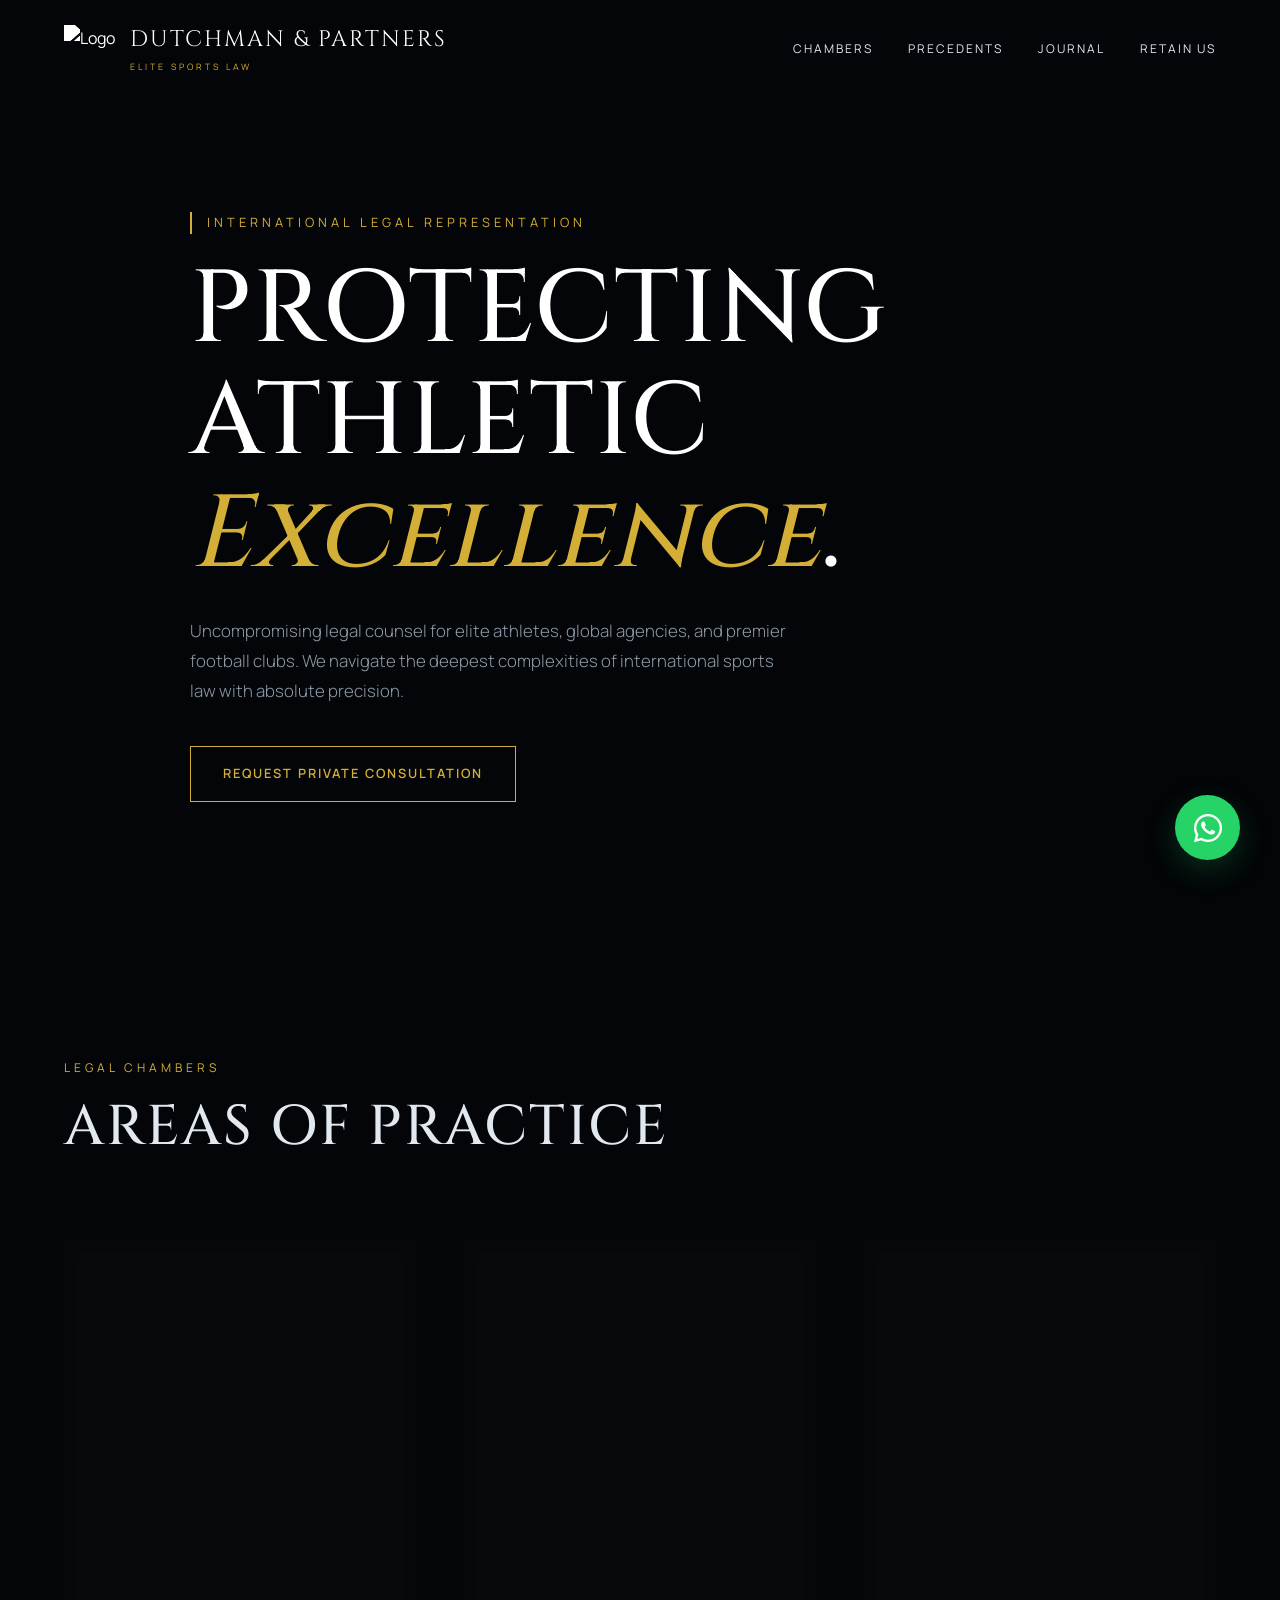
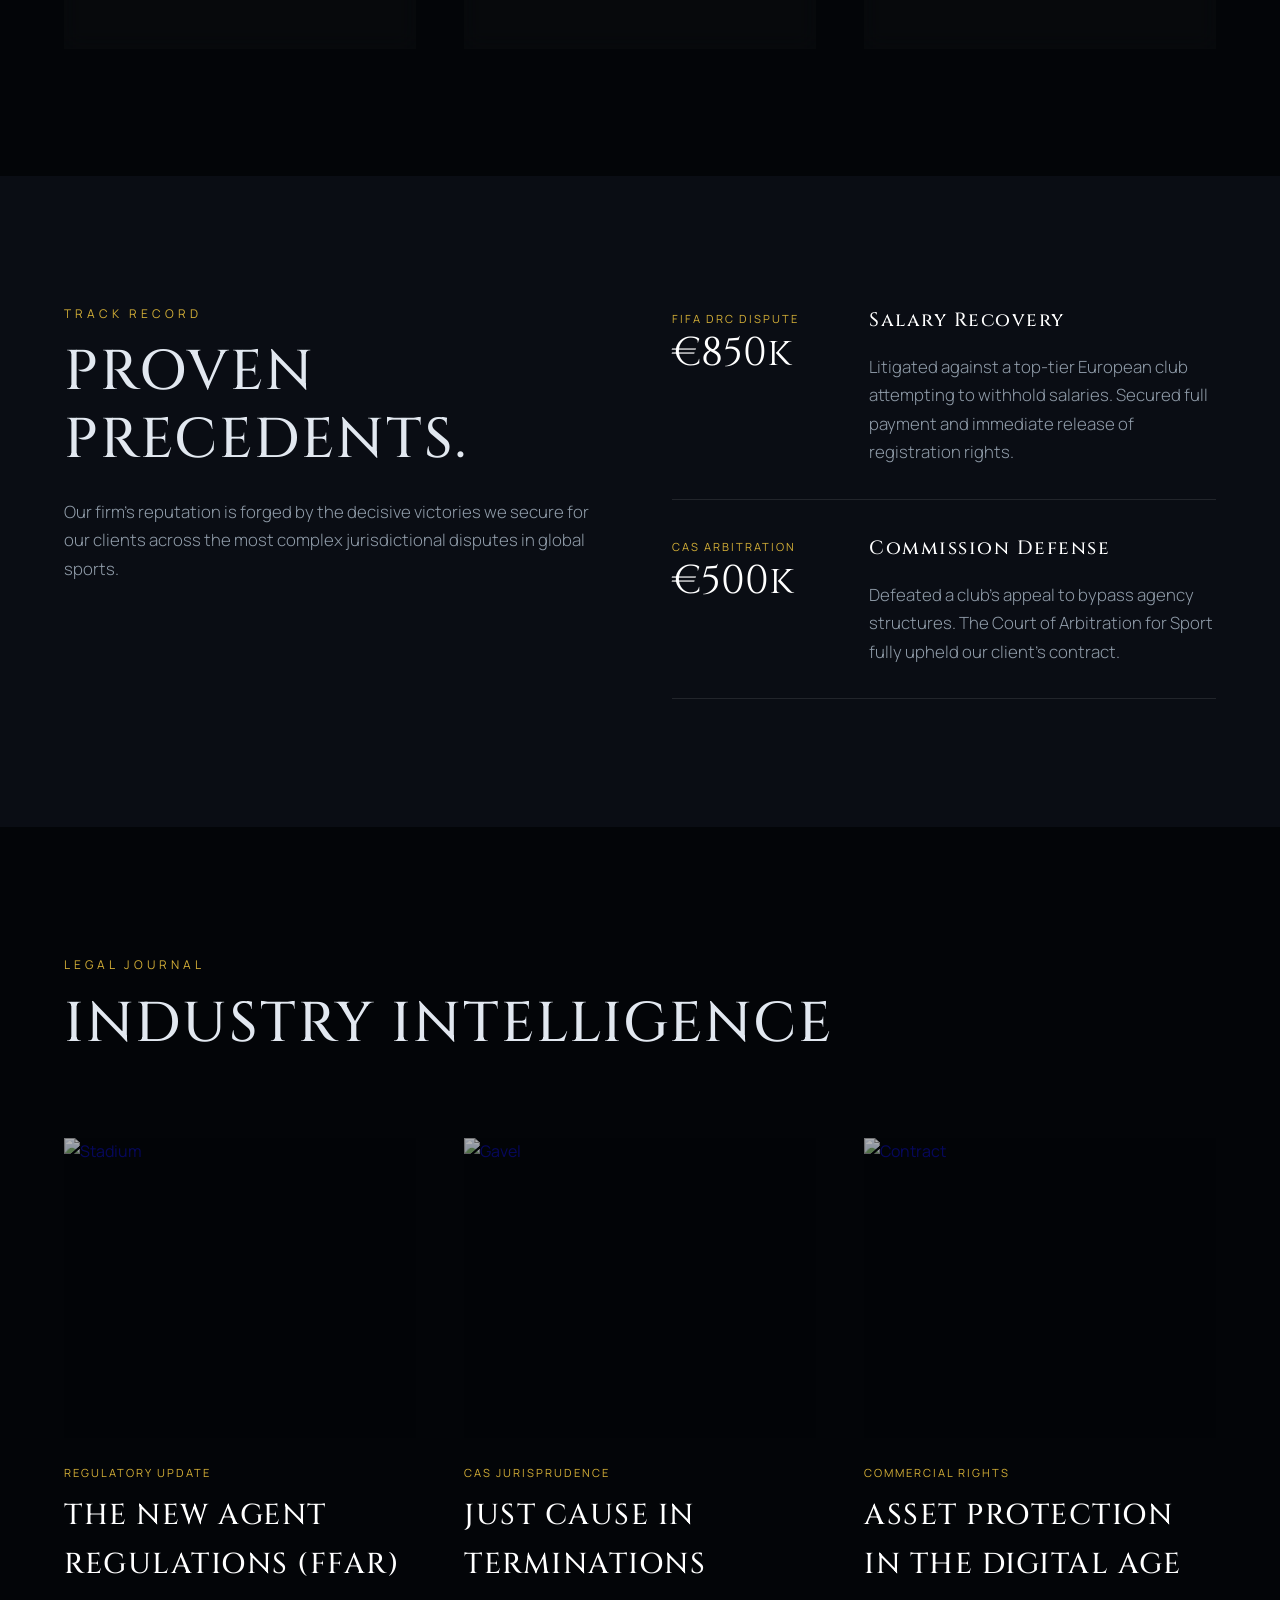
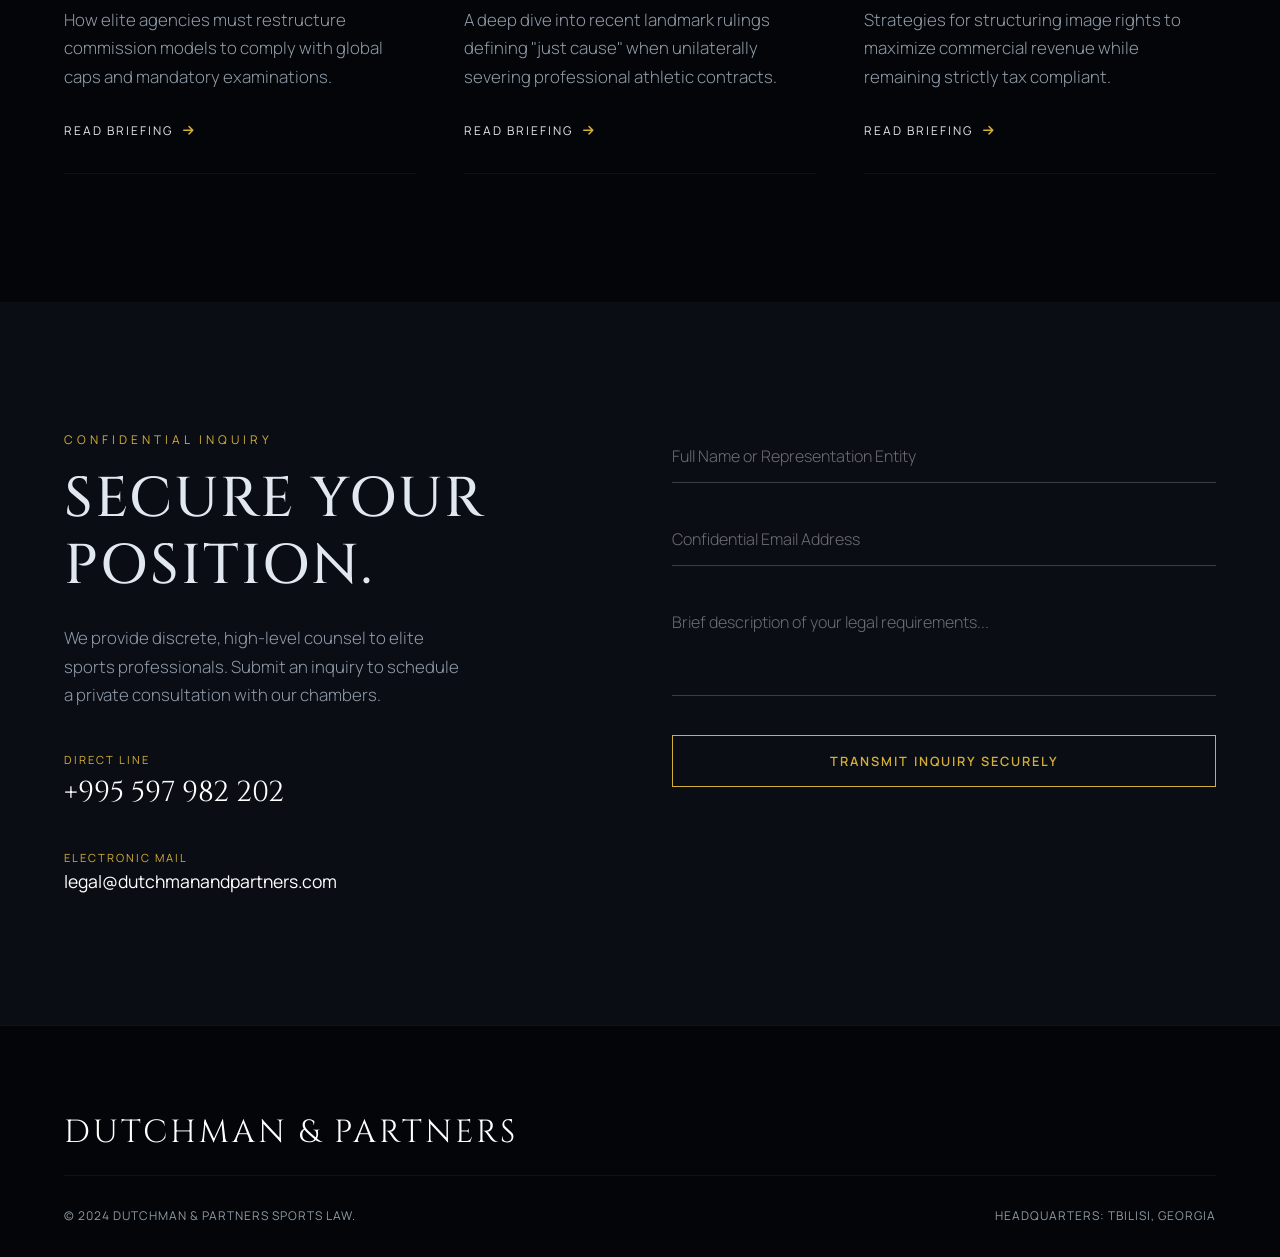
==== index.html @ d3b97887 "Update index.html" ====
<!DOCTYPE html>
<html lang="en">
<head>
    <script async src="https://www.googletagmanager.com/gtag/js?id=G-L9GQCDRTQ1"></script>
    <script>window.dataLayer=window.dataLayer||[];function gtag(){dataLayer.push(arguments);}gtag('js',new Date());gtag('config','G-L9GQCDRTQ1');</script>
    <script id="Cookiebot" src="https://consent.cookiebot.com/uc.js" data-cbid="3a331075-453f-439b-9692-2d8992bbddbc" type="text/javascript" async></script>
    
    <meta charset="UTF-8">
    <meta name="viewport" content="width=device-width, initial-scale=1.0, maximum-scale=5.0">
    <title>DUTCHMAN & PARTNERS | Elite Sports Law</title>
    <meta name="description" content="Uncompromising legal representation for elite athletes, agencies, and football clubs worldwide.">
    
    <link rel="icon" type="image/x-icon" href="https://raw.githubusercontent.com/Dalland1/logo/10919cf56aab995c332ec288c263056416f7e422/Perfect%20logo%20(1).png">
    
    <link rel="preconnect" href="https://fonts.googleapis.com">
    <link rel="preconnect" href="https://fonts.gstatic.com" crossorigin>
    <link href="https://fonts.googleapis.com/css2?family=Cinzel:wght@400;500;600;700&family=Manrope:wght@300;400;500;600&display=swap" rel="stylesheet">
    
    <link rel="stylesheet" href="https://cdnjs.cloudflare.com/ajax/libs/font-awesome/6.4.0/css/all.min.css">
    <link href="https://unpkg.com/aos@2.3.1/dist/aos.css" rel="stylesheet">
    
    <style>
        :root {
            /* Ultra-Luxury Dark Palette */
            --bg-deep: #030508;
            --bg-surface: #0a0d14;
            --gold-light: #F4D068;
            --gold-primary: #D4AF37;
            --text-main: #E2E8F0;
            --text-muted: #8F9BA8;
            --glass-bg: rgba(255, 255, 255, 0.02);
            --glass-border: rgba(212, 175, 55, 0.15);
            
            --font-display: 'Cinzel', serif;
            --font-body: 'Manrope', sans-serif;
            --transition-smooth: all 0.5s cubic-bezier(0.16, 1, 0.3, 1);
        }

        /* Reset & Base */
        * { margin: 0; padding: 0; box-sizing: border-box; }
        html { scroll-behavior: smooth; background-color: var(--bg-deep); }
        body { font-family: var(--font-body); color: var(--text-main); background-color: var(--bg-deep); line-height: 1.7; overflow-x: hidden; -webkit-font-smoothing: antialiased; }

        /* Ambient Glow */
        body::before { content: ''; position: fixed; top: 0; left: 0; width: 100vw; height: 100vh; background: radial-gradient(circle at 50% 0%, rgba(212, 175, 55, 0.03) 0%, transparent 70%); z-index: -1; pointer-events: none; }

        /* Typography Scaling (Fluid) */
        h1, h2, h3, .cinzel { font-family: var(--font-display); font-weight: 500; letter-spacing: 1px; text-transform: uppercase; }
        h1 { font-size: clamp(2.5rem, 8vw, 6.5rem); line-height: 1.1; margin-bottom: 1.5rem; color: #fff; }
        h1 span { color: var(--gold-primary); font-style: italic; text-transform: none; }
        h2 { font-size: clamp(1.8rem, 5vw, 3.5rem); line-height: 1.2; margin-bottom: 1.5rem; letter-spacing: 2px; }
        h3 { font-size: clamp(1.2rem, 3vw, 1.5rem); color: var(--gold-light); letter-spacing: 1.5px; margin-bottom: 1rem; }
        p { color: var(--text-muted); font-size: clamp(0.95rem, 2vw, 1.05rem); font-weight: 300; }
        
        .container { max-width: 1440px; margin: 0 auto; padding: 0 5%; }
        section { padding: clamp(80px, 10vw, 150px) 0; position: relative; }
        .section-header { margin-bottom: clamp(40px, 8vw, 80px); }
        .section-label { color: var(--gold-primary); font-size: 0.75rem; letter-spacing: 4px; text-transform: uppercase; display: block; margin-bottom: 15px; }

        /* Buttons */
        .btn { position: relative; display: inline-flex; align-items: center; justify-content: center; gap: 15px; padding: 16px 32px; font-family: var(--font-body); font-size: 0.8rem; font-weight: 600; text-transform: uppercase; letter-spacing: 2px; text-decoration: none; transition: var(--transition-smooth); overflow: hidden; cursor: pointer; z-index: 1; text-align: center; border: 1px solid transparent; }
        .btn-gold { background: transparent; color: var(--gold-primary); border-color: var(--gold-primary); }
        .btn-gold::before { content: ''; position: absolute; top: 0; left: -100%; width: 100%; height: 100%; background: linear-gradient(90deg, transparent, rgba(212, 175, 55, 0.2), transparent); transition: var(--transition-smooth); z-index: -1; }
        .btn-gold:hover::before { left: 100%; }
        .btn-gold:hover { background: var(--gold-primary); color: var(--bg-deep); box-shadow: 0 0 20px rgba(212, 175, 55, 0.3); }

        /* Header */
        header { position: fixed; width: 100%; top: 0; z-index: 1000; padding: 20px 0; transition: var(--transition-smooth); border-bottom: 1px solid transparent; }
        header.scrolled { background: rgba(3, 5, 8, 0.95); padding: 15px 0; backdrop-filter: blur(15px); -webkit-backdrop-filter: blur(15px); border-bottom: 1px solid rgba(255,255,255,0.05); }
        .nav-wrapper { display: flex; justify-content: space-between; align-items: center; }
        
        .logo-group { display: flex; align-items: center; gap: 15px; text-decoration: none; z-index: 1001; }
        .logo-img { height: clamp(35px, 5vw, 45px); filter: brightness(0) invert(1); transition: var(--transition-smooth); }
        .logo-text { display: flex; flex-direction: column; }
        .firm-name { font-family: var(--font-display); font-size: clamp(1.1rem, 2vw, 1.4rem); color: #fff; letter-spacing: 2px; }
        .firm-tag { font-family: var(--font-body); font-size: 0.55rem; color: var(--gold-primary); letter-spacing: 3px; text-transform: uppercase; margin-top: 2px; }
        
        .nav-links { display: flex; gap: 35px; list-style: none; }
        .nav-links a { color: var(--text-main); text-decoration: none; font-size: 0.75rem; text-transform: uppercase; letter-spacing: 2px; transition: var(--transition-smooth); position: relative; padding-bottom: 5px; }
        .nav-links a::after { content: ''; position: absolute; bottom: 0; left: 0; width: 0; height: 1px; background: var(--gold-primary); transition: var(--transition-smooth); }
        .nav-links a:hover { color: var(--gold-primary); }
        .nav-links a:hover::after { width: 100%; }
        
        .menu-btn { display: none; color: var(--white); font-size: 1.5rem; background: none; border: none; cursor: pointer; z-index: 1001; }

        /* Hero with REAL Stadium Background */
        .hero { 
            min-height: 100vh; 
            display: flex; 
            align-items: center; 
            position: relative; 
            background-color: var(--bg-deep);
            background-image: linear-gradient(to right, rgba(3,5,8,0.98) 0%, rgba(3,5,8,0.6) 50%, rgba(3,5,8,0.1) 100%), url('https://images.unsplash.com/photo-1518605368461-1ee71168f8ce?ixlib=rb-4.0.3&auto=format&fit=crop&w=2000&q=80');
            background-position: center;
            background-size: cover;
            background-repeat: no-repeat;
        }
        .hero-content { position: relative; z-index: 2; max-width: 900px; padding-top: 80px; }
        .hero-subtitle { display: inline-block; color: var(--gold-primary); font-size: clamp(0.7rem, 2vw, 0.8rem); letter-spacing: 4px; text-transform: uppercase; margin-bottom: 20px; border-left: 2px solid var(--gold-primary); padding-left: 15px; }
        .hero p { max-width: 600px; margin-bottom: 40px; line-height: 1.8; }
        .hero-actions { display: flex; gap: 15px; flex-wrap: wrap; }

        /* Grids */
        .grid-2 { display: grid; grid-template-columns: repeat(auto-fit, minmax(min(100%, 400px), 1fr)); gap: clamp(3rem, 5vw, 5rem); }
        .grid-3 { display: grid; grid-template-columns: repeat(auto-fit, minmax(min(100%, 300px), 1fr)); gap: clamp(2rem, 4vw, 3rem); }

        /* Glassmorphism Cards */
        .glass-card { background: var(--glass-bg); backdrop-filter: blur(10px); -webkit-backdrop-filter: blur(10px); border: 1px solid rgba(255,255,255,0.05); padding: clamp(30px, 5vw, 50px) clamp(25px, 4vw, 40px); transition: var(--transition-smooth); position: relative; overflow: hidden; }
        .glass-card::before { content: ''; position: absolute; top: 0; left: 0; width: 100%; height: 1px; background: linear-gradient(90deg, transparent, var(--gold-primary), transparent); transform: scaleX(0); transition: var(--transition-smooth); }
        .glass-card:hover { background: rgba(255,255,255,0.04); transform: translateY(-8px); box-shadow: 0 15px 30px rgba(0,0,0,0.4); border-color: var(--glass-border); }
        .glass-card:hover::before { transform: scaleX(1); }
        .card-icon { font-size: 2.5rem; color: var(--gold-primary); margin-bottom: 25px; font-weight: 300; }

        /* Results */
        .result-wrapper { display: flex; flex-direction: column; gap: 2rem; }
        .result-item { padding-bottom: 2rem; border-bottom: 1px solid rgba(255,255,255,0.1); display: grid; grid-template-columns: 1fr 2fr; gap: 1.5rem; align-items: start; transition: var(--transition-smooth); }
        .result-item:hover { border-bottom-color: var(--gold-primary); }
        .result-amount { font-family: var(--font-display); font-size: clamp(2rem, 5vw, 2.5rem); color: #fff; line-height: 1; }
        .result-tag { display: inline-block; font-size: 0.7rem; color: var(--gold-primary); letter-spacing: 2px; text-transform: uppercase; margin-bottom: 5px; }

        /* Journal */
        .journal-card { cursor: pointer; border-bottom: 1px solid rgba(255,255,255,0.05); padding-bottom: 30px; display: block; text-decoration: none;}
        .journal-img-wrap { overflow: hidden; margin-bottom: 25px; height: clamp(200px, 30vw, 300px); position: relative; }
        .journal-img-wrap::after { content: ''; position: absolute; inset: 0; background: rgba(3,5,8,0.3); transition: var(--transition-smooth); }
        .journal-img { width: 100%; height: 100%; object-fit: cover; transition: transform 1s cubic-bezier(0.16, 1, 0.3, 1); filter: grayscale(50%); }
        .journal-card:hover .journal-img-wrap::after { background: transparent; }
        .journal-card:hover .journal-img { transform: scale(1.08); filter: grayscale(0%); }
        .journal-meta { color: var(--gold-primary); font-size: 0.7rem; letter-spacing: 2px; text-transform: uppercase; margin-bottom: 10px; display: block; }
        .journal-card h3 { font-size: clamp(1.3rem, 3vw, 1.8rem); color: #fff; transition: var(--transition-smooth); }
        .journal-card:hover h3 { color: var(--gold-light); }
        .journal-card p { color: var(--text-muted); margin-bottom: 15px; transition: var(--transition-smooth); }
        .read-link { display: inline-flex; align-items: center; gap: 10px; color: var(--text-main); font-size: 0.75rem; text-transform: uppercase; letter-spacing: 2px; text-decoration: none; margin-top: 15px; transition: var(--transition-smooth); }
        .read-link i { color: var(--gold-primary); transition: transform 0.4s; }
        .journal-card:hover .read-link { color: var(--gold-primary); }
        .journal-card:hover .read-link i { transform: translateX(8px); }

        /* Contact Form */
        .form-group { margin-bottom: 30px; position: relative; }
        .form-control { width: 100%; padding: 15px 0; border: none; border-bottom: 1px solid rgba(255,255,255,0.2); font-family: var(--font-body); font-size: 1rem; color: #fff; background: transparent; outline: none; transition: var(--transition-smooth); border-radius: 0; -webkit-appearance: none; }
        .form-control:focus { border-bottom-color: var(--gold-primary); }
        .form-control::placeholder { color: rgba(255,255,255,0.4); font-weight: 300; }
        textarea.form-control { min-height: 100px; resize: none; }
        
        .form-status { display: none; margin-top: 15px; padding: 15px; border-radius: 4px; font-size: 0.9rem; text-align: center; }
        .form-status.success { display: block; background: rgba(37, 211, 102, 0.1); border: 1px solid #25D366; color: #25D366; }
        .form-status.error { display: block; background: rgba(255, 59, 48, 0.1); border: 1px solid #FF3B30; color: #FF3B30; }

        /* Footer */
        footer { padding: 80px 0 30px; border-top: 1px solid rgba(255,255,255,0.05); }
        .footer-logo { font-family: var(--font-display); font-size: clamp(1.5rem, 4vw, 2rem); color: #fff; letter-spacing: 3px; margin-bottom: 15px; display: block; }
        .footer-bottom { border-top: 1px solid rgba(255,255,255,0.05); padding-top: 30px; display: flex; flex-wrap: wrap; justify-content: space-between; gap: 15px; color: var(--text-muted); font-size: 0.75rem; text-transform: uppercase; letter-spacing: 1px; }
        
        /* WhatsApp Float */
        .whatsapp-float { position: fixed; bottom: clamp(20px, 4vw, 40px); right: clamp(20px, 4vw, 40px); width: clamp(50px, 10vw, 65px); height: clamp(50px, 10vw, 65px); background: #25D366; color: white; border-radius: 50%; display: flex; align-items: center; justify-content: center; font-size: clamp(1.5rem, 4vw, 2rem); z-index: 999; box-shadow: 0 10px 30px rgba(37, 211, 102, 0.2); text-decoration: none; transition: var(--transition-smooth); }
        .whatsapp-float:hover { transform: scale(1.1); box-shadow: 0 15px 40px rgba(37, 211, 102, 0.4); }

        /* Mobile Specific Overrides */
        @media (max-width: 768px) {
            .menu-btn { display: block; }
            .nav-links { position: fixed; top: 0; right: -100%; width: 100%; height: 100vh; background: rgba(3,5,8,0.98); backdrop-filter: blur(20px); -webkit-backdrop-filter: blur(20px); flex-direction: column; justify-content: center; align-items: center; transition: var(--transition-smooth); z-index: 1000; }
            .nav-links.active { right: 0; }
            .nav-links a { font-size: 1.2rem; margin: 15px 0; }
            .hero { background-attachment: scroll; background-position: center; }
            .result-item { grid-template-columns: 1fr; gap: 0.5rem; }
            .hero-actions .btn { width: 100%; }
            .footer-bottom { flex-direction: column; text-align: center; }
        }
    </style>
</head>
<body>

    <header id="header">
        <div class="container nav-wrapper">
            <a href="#" class="logo-group">
                <img src="https://raw.githubusercontent.com/Dalland1/logo/10919cf56aab995c332ec288c263056416f7e422/Perfect%20logo%20(1).png" alt="Logo" class="logo-img">
                <div class="logo-text">
                    <span class="firm-name">DUTCHMAN & PARTNERS</span>
                    <span class="firm-tag">Elite Sports Law</span>
                </div>
            </a>
            <nav>
                <ul class="nav-links" id="navLinks">
                    <li><a href="#expertise">Chambers</a></li>
                    <li><a href="#results">Precedents</a></li>
                    <li><a href="#journal">Journal</a></li>
                    <li><a href="#contact">Retain Us</a></li>
                </ul>
            </nav>
            <button class="menu-btn" id="menuToggle" aria-label="Toggle Menu"><i class="fas fa-bars"></i></button>
        </div>
    </header>

    <section class="hero">
        <div class="container">
            <div class="hero-content" data-aos="fade-up" data-aos-duration="1200">
                <span class="hero-subtitle">International Legal Representation</span>
                <h1>Protecting<br>Athletic <span>Excellence</span>.</h1>
                <p>Uncompromising legal counsel for elite athletes, global agencies, and premier football clubs. We navigate the deepest complexities of international sports law with absolute precision.</p>
                <div class="hero-actions">
                    <a href="#contact" class="btn btn-gold">Request Private Consultation</a>
                </div>
            </div>
        </div>
    </section>

    <section id="expertise">
        <div class="container">
            <div class="section-header" data-aos="fade-up">
                <span class="section-label">Legal Chambers</span>
                <h2>Areas of Practice</h2>
            </div>
            
            <div class="grid-3">
                <div class="glass-card" data-aos="fade-up" data-aos-delay="100">
                    <i class="fas fa-scale-balanced card-icon"></i>
                    <h3>FIFA & CAS Litigation</h3>
                    <p>Aggressive representation in international tribunals. We handle unpaid wages, solidarity mechanisms, and unjust contract terminations.</p>
                </div>
                <div class="glass-card" data-aos="fade-up" data-aos-delay="200">
                    <i class="fas fa-file-signature card-icon"></i>
                    <h3>Contract Architecture</h3>
                    <p>Ironclad legal frameworks for playing contracts and transfer agreements to ensure your absolute financial security and leverage.</p>
                </div>
                <div class="glass-card" data-aos="fade-up" data-aos-delay="300">
                    <i class="fas fa-shield-halved card-icon"></i>
                    <h3>Agency Advisory</h3>
                    <p>Strict regulatory compliance strategy for intermediaries, focusing on FFAR regulations and safeguarding commission structures.</p>
                </div>
            </div>
        </div>
    </section>

    <section id="results" style="background-color: var(--bg-surface);">
        <div class="container">
            <div class="grid-2">
                <div data-aos="fade-right">
                    <span class="section-label">Track Record</span>
                    <h2>Proven<br>Precedents.</h2>
                    <p>Our firm’s reputation is forged by the decisive victories we secure for our clients across the most complex jurisdictional disputes in global sports.</p>
                </div>
                
                <div class="result-wrapper">
                    <div class="result-item" data-aos="fade-left" data-aos-delay="100">
                        <div>
                            <span class="result-tag">FIFA DRC Dispute</span>
                            <div class="result-amount">€850k</div>
                        </div>
                        <div>
                            <h3 style="color: #fff; font-size: 1.2rem; text-transform: none;">Salary Recovery</h3>
                            <p>Litigated against a top-tier European club attempting to withhold salaries. Secured full payment and immediate release of registration rights.</p>
                        </div>
                    </div>
                    
                    <div class="result-item" data-aos="fade-left" data-aos-delay="200">
                        <div>
                            <span class="result-tag">CAS Arbitration</span>
                            <div class="result-amount">€500k</div>
                        </div>
                        <div>
                            <h3 style="color: #fff; font-size: 1.2rem; text-transform: none;">Commission Defense</h3>
                            <p>Defeated a club's appeal to bypass agency structures. The Court of Arbitration for Sport fully upheld our client's contract.</p>
                        </div>
                    </div>
                </div>
            </div>
        </div>
    </section>

    <section id="journal">
        <div class="container">
            <div class="section-header" data-aos="fade-up">
                <span class="section-label">Legal Journal</span>
                <h2>Industry Intelligence</h2>
            </div>
            
            <div class="grid-3">
                <a href="article-fifa-regulations.html" class="journal-card" data-aos="fade-up" data-aos-delay="100">
                    <div class="journal-img-wrap">
                        <img src="https://images.unsplash.com/photo-1579952363873-27f3bade9f55?auto=format&fit=crop&q=80&w=800" class="journal-img" alt="Stadium" loading="lazy">
                    </div>
                    <span class="journal-meta">Regulatory Update</span>
                    <h3>The New Agent Regulations (FFAR)</h3>
                    <p>How elite agencies must restructure commission models to comply with global caps and mandatory examinations.</p>
                    <span class="read-link">Read Briefing <i class="fas fa-arrow-right"></i></span>
                </a>

                <a href="article-cas-arbitration.html" class="journal-card" data-aos="fade-up" data-aos-delay="200">
                    <div class="journal-img-wrap">
                        <img src="https://images.unsplash.com/photo-1589829085413-56de8ae18c73?auto=format&fit=crop&q=80&w=800" class="journal-img" alt="Gavel" loading="lazy">
                    </div>
                    <span class="journal-meta">CAS Jurisprudence</span>
                    <h3>Just Cause in Terminations</h3>
                    <p>A deep dive into recent landmark rulings defining "just cause" when unilaterally severing professional athletic contracts.</p>
                    <span class="read-link">Read Briefing <i class="fas fa-arrow-right"></i></span>
                </a>

                <a href="article-image-rights.html" class="journal-card" data-aos="fade-up" data-aos-delay="300">
                    <div class="journal-img-wrap">
                        <img src="https://images.unsplash.com/photo-1519389950473-47ba0277781c?auto=format&fit=crop&q=80&w=800" class="journal-img" alt="Contract" loading="lazy">
                    </div>
                    <span class="journal-meta">Commercial Rights</span>
                    <h3>Asset Protection in the Digital Age</h3>
                    <p>Strategies for structuring image rights to maximize commercial revenue while remaining strictly tax compliant.</p>
                    <span class="read-link">Read Briefing <i class="fas fa-arrow-right"></i></span>
                </a>
            </div>
        </div>
    </section>

    <section id="contact" style="background-color: var(--bg-surface);">
        <div class="container">
            <div class="grid-2">
                <div data-aos="fade-right">
                    <span class="section-label">Confidential Inquiry</span>
                    <h2>Secure Your<br>Position.</h2>
                    <p style="margin-bottom: 40px; max-width: 400px;">We provide discrete, high-level counsel to elite sports professionals. Submit an inquiry to schedule a private consultation with our chambers.</p>
                    
                    <div style="margin-bottom: 30px;">
                        <span style="display: block; color: var(--gold-primary); font-size: 0.7rem; text-transform: uppercase; letter-spacing: 2px;">Direct Line</span>
                        <a href="tel:+995597982202" style="color: #fff; font-size: clamp(1.4rem, 4vw, 1.8rem); text-decoration: none; font-family: var(--font-display);">+995 597 982 202</a>
                    </div>
                    <div>
                        <span style="display: block; color: var(--gold-primary); font-size: 0.7rem; text-transform: uppercase; letter-spacing: 2px;">Electronic Mail</span>
                        <a href="mailto:legal@dutchmanandpartners.com" style="color: #fff; font-size: clamp(1rem, 2vw, 1.1rem); text-decoration: none;">legal@dutchmanandpartners.com</a>
                    </div>
                </div>
                
                <div data-aos="fade-left">
                    <form id="contactForm" action="https://formspree.io/f/xzzrnpqq" method="POST">
                        <div class="form-group">
                            <input type="text" name="name" class="form-control" required placeholder="Full Name or Representation Entity">
                        </div>
                        <div class="form-group">
                            <input type="email" name="email" class="form-control" required placeholder="Confidential Email Address">
                        </div>
                        <div class="form-group">
                            <textarea name="message" class="form-control" required placeholder="Brief description of your legal requirements..."></textarea>
                        </div>
                        <button type="submit" class="btn btn-gold" style="width: 100%;">Transmit Inquiry Securely</button>
                    </form>
                </div>
            </div>
        </div>
    </section>

    <footer>
        <div class="container">
            <span class="footer-logo">DUTCHMAN & PARTNERS</span>
            <div class="footer-bottom">
                <span>&copy; 2024 Dutchman & Partners Sports Law.</span>
                <span>Headquarters: Tbilisi, Georgia</span>
            </div>
        </div>
    </footer>

    <a href="https://wa.me/995597982202" target="_blank" class="whatsapp-float" aria-label="WhatsApp Contact">
        <i class="fab fa-whatsapp"></i>
    </a>

    <script src="https://unpkg.com/aos@2.3.1/dist/aos.js"></script>
    <script>
        document.addEventListener('DOMContentLoaded', function() {
            // Check if mobile for simpler animations
            const isMobile = window.innerWidth <= 768;
            
            AOS.init({ 
                duration: isMobile ? 800 : 1200, 
                once: true, 
                offset: 50, 
                disable: 'mobile' 
            });
            
            const header = document.getElementById('header');
            window.addEventListener('scroll', () => {
                if (window.scrollY > 50) header.classList.add('scrolled');
                else header.classList.remove('scrolled');
            }, { passive: true });

            const menuToggle = document.getElementById('menuToggle');
            const navLinks = document.getElementById('navLinks');
            const icon = menuToggle.querySelector('i');
            
            menuToggle.addEventListener('click', () => {
                navLinks.classList.toggle('active');
                if(navLinks.classList.contains('active')) icon.classList.replace('fa-bars', 'fa-times');
                else icon.classList.replace('fa-times', 'fa-bars');
            });

            document.querySelectorAll('a[href^="#"]').forEach(anchor => {
                anchor.addEventListener('click', function(e) {
                    e.preventDefault();
                    const targetId = this.getAttribute('href');
                    if (targetId === '#') return;
                    const targetElement = document.querySelector(targetId);
                    if (targetElement) {
                        window.scrollTo({ top: targetElement.offsetTop - 80, behavior: 'smooth' });
                        if(navLinks.classList.contains('active')) {
                            navLinks.classList.remove('active');
                            icon.classList.replace('fa-times', 'fa-bars');
                        }
                    }
                });
            });
        });
    </script>
</body>
</html>
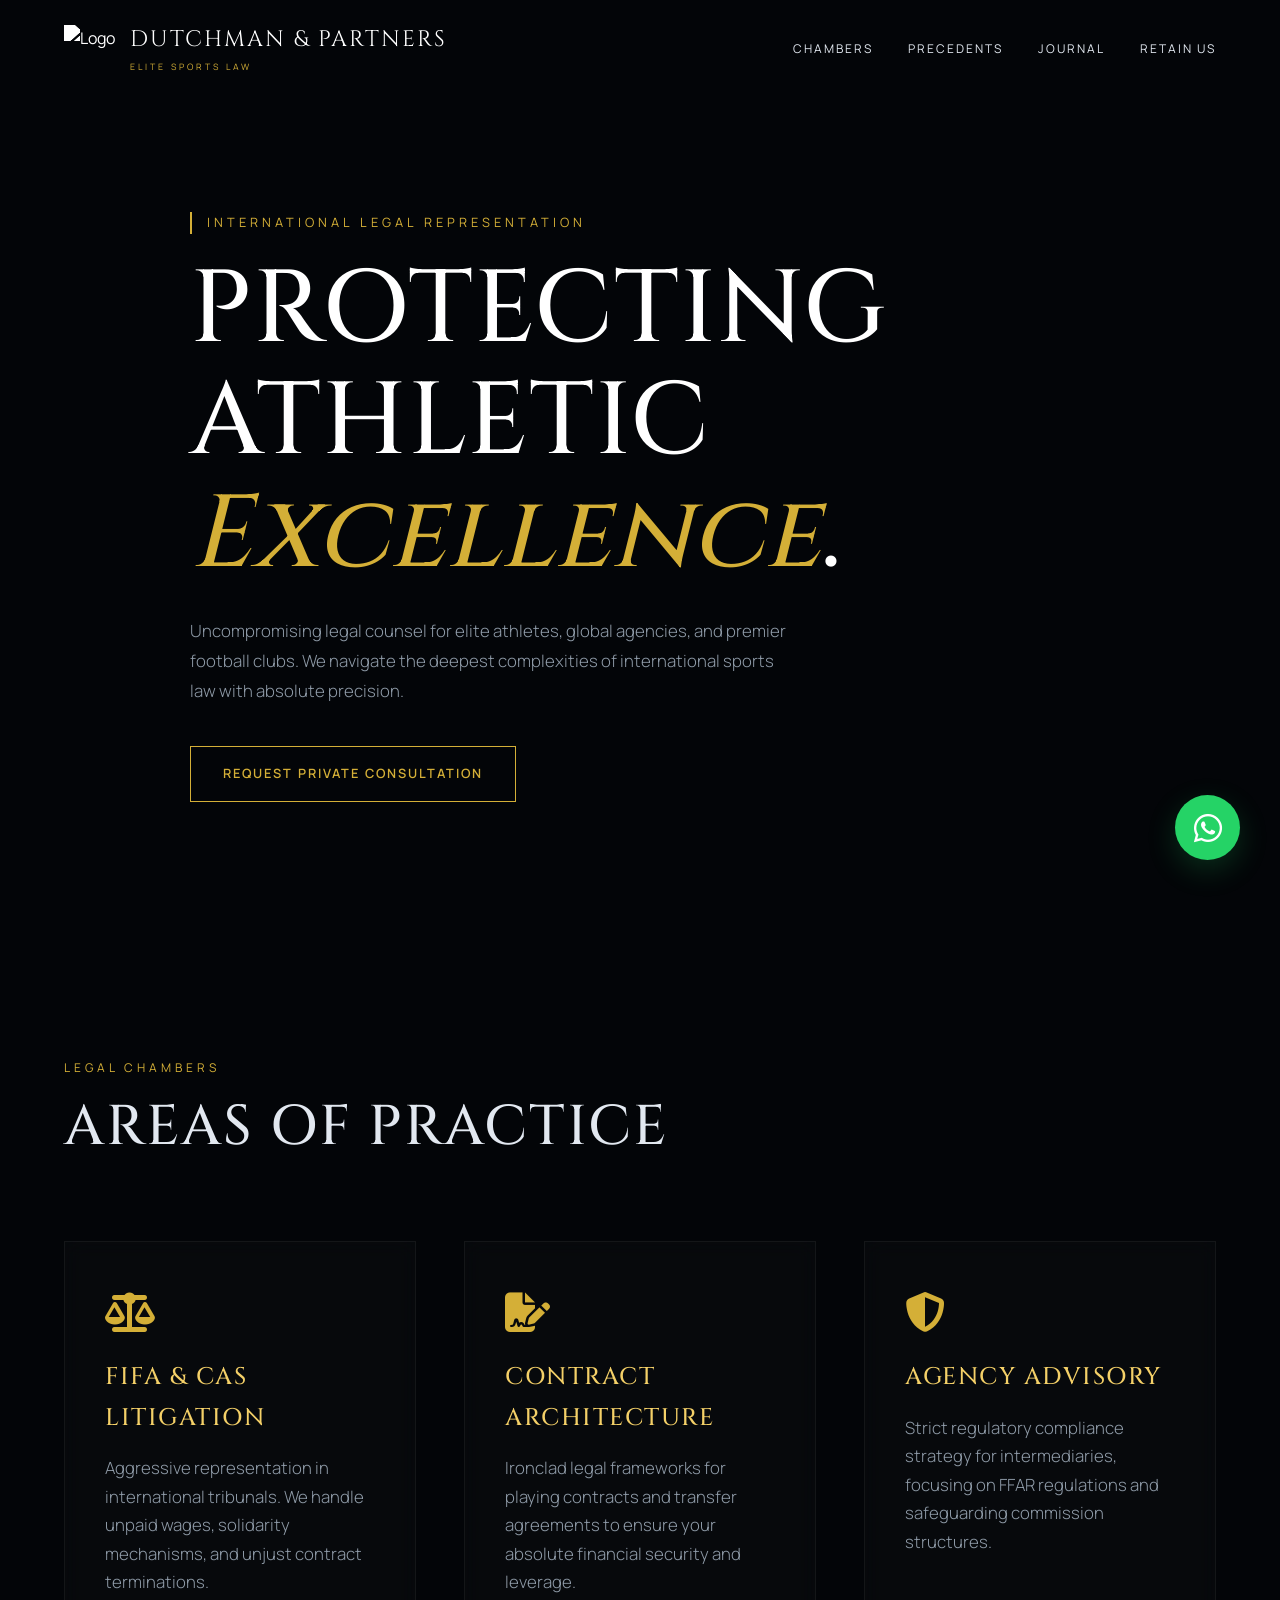
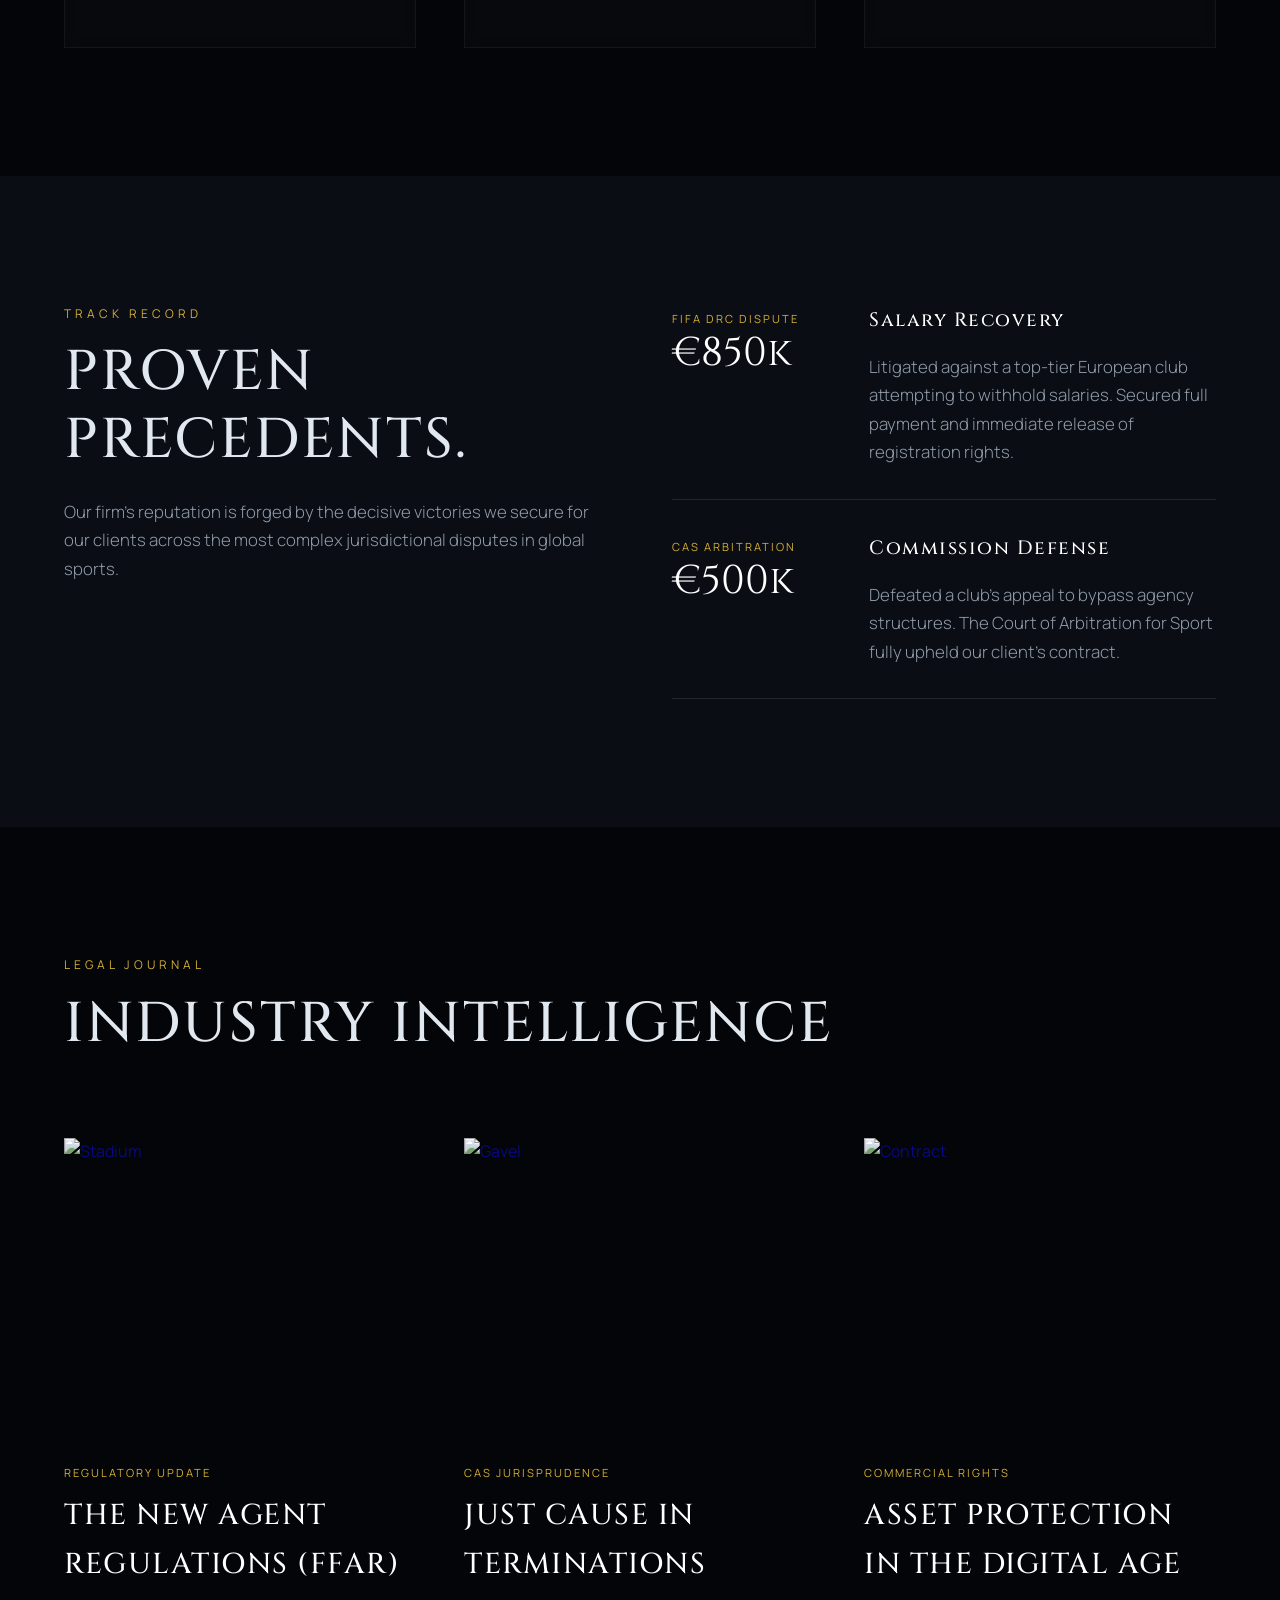
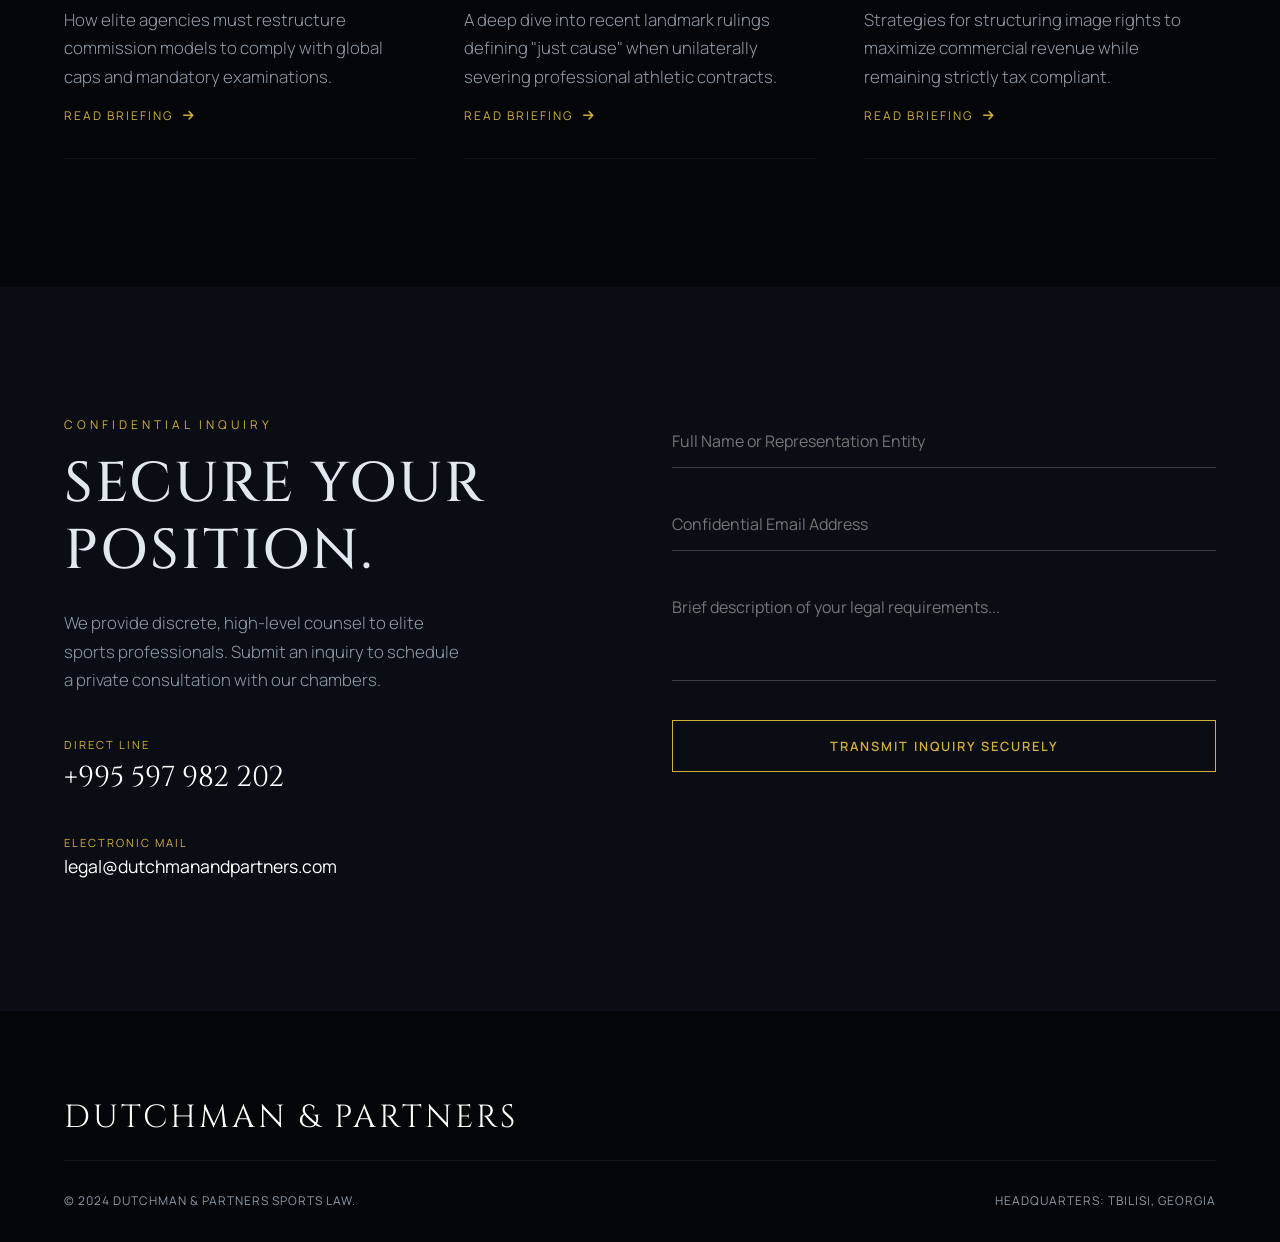
==== commit 84295d8e: "Update index.html" ====
--- a/index.html
+++ b/index.html
@@ -1,14 +1,9 @@
 <!DOCTYPE html>
 <html lang="en">
 <head>
-    <script async src="https://www.googletagmanager.com/gtag/js?id=G-L9GQCDRTQ1"></script>
-    <script>window.dataLayer=window.dataLayer||[];function gtag(){dataLayer.push(arguments);}gtag('js',new Date());gtag('config','G-L9GQCDRTQ1');</script>
-    <script id="Cookiebot" src="https://consent.cookiebot.com/uc.js" data-cbid="3a331075-453f-439b-9692-2d8992bbddbc" type="text/javascript" async></script>
-    
     <meta charset="UTF-8">
-    <meta name="viewport" content="width=device-width, initial-scale=1.0, maximum-scale=5.0">
+    <meta name="viewport" content="width=device-width, initial-scale=1.0">
     <title>DUTCHMAN & PARTNERS | Elite Sports Law</title>
-    <meta name="description" content="Uncompromising legal representation for elite athletes, agencies, and football clubs worldwide.">
     
     <link rel="icon" type="image/x-icon" href="https://raw.githubusercontent.com/Dalland1/logo/10919cf56aab995c332ec288c263056416f7e422/Perfect%20logo%20(1).png">
     
@@ -21,7 +16,6 @@
     
     <style>
         :root {
-            /* Ultra-Luxury Dark Palette */
             --bg-deep: #030508;
             --bg-surface: #0a0d14;
             --gold-light: #F4D068;
@@ -30,22 +24,16 @@
             --text-muted: #8F9BA8;
             --glass-bg: rgba(255, 255, 255, 0.02);
             --glass-border: rgba(212, 175, 55, 0.15);
-            
             --font-display: 'Cinzel', serif;
             --font-body: 'Manrope', sans-serif;
             --transition-smooth: all 0.5s cubic-bezier(0.16, 1, 0.3, 1);
         }
 
-        /* Reset & Base */
         * { margin: 0; padding: 0; box-sizing: border-box; }
         html { scroll-behavior: smooth; background-color: var(--bg-deep); }
-        body { font-family: var(--font-body); color: var(--text-main); background-color: var(--bg-deep); line-height: 1.7; overflow-x: hidden; -webkit-font-smoothing: antialiased; }
-
-        /* Ambient Glow */
-        body::before { content: ''; position: fixed; top: 0; left: 0; width: 100vw; height: 100vh; background: radial-gradient(circle at 50% 0%, rgba(212, 175, 55, 0.03) 0%, transparent 70%); z-index: -1; pointer-events: none; }
-
-        /* Typography Scaling (Fluid) */
-        h1, h2, h3, .cinzel { font-family: var(--font-display); font-weight: 500; letter-spacing: 1px; text-transform: uppercase; }
+        body { font-family: var(--font-body); color: var(--text-main); background-color: var(--bg-deep); line-height: 1.7; overflow-x: hidden; }
+
+        h1, h2, h3 { font-family: var(--font-display); font-weight: 500; letter-spacing: 1px; text-transform: uppercase; }
         h1 { font-size: clamp(2.5rem, 8vw, 6.5rem); line-height: 1.1; margin-bottom: 1.5rem; color: #fff; }
         h1 span { color: var(--gold-primary); font-style: italic; text-transform: none; }
         h2 { font-size: clamp(1.8rem, 5vw, 3.5rem); line-height: 1.2; margin-bottom: 1.5rem; letter-spacing: 2px; }
@@ -57,18 +45,13 @@
         .section-header { margin-bottom: clamp(40px, 8vw, 80px); }
         .section-label { color: var(--gold-primary); font-size: 0.75rem; letter-spacing: 4px; text-transform: uppercase; display: block; margin-bottom: 15px; }
 
-        /* Buttons */
-        .btn { position: relative; display: inline-flex; align-items: center; justify-content: center; gap: 15px; padding: 16px 32px; font-family: var(--font-body); font-size: 0.8rem; font-weight: 600; text-transform: uppercase; letter-spacing: 2px; text-decoration: none; transition: var(--transition-smooth); overflow: hidden; cursor: pointer; z-index: 1; text-align: center; border: 1px solid transparent; }
+        .btn { position: relative; display: inline-flex; align-items: center; justify-content: center; gap: 15px; padding: 16px 32px; font-family: var(--font-body); font-size: 0.8rem; font-weight: 600; text-transform: uppercase; letter-spacing: 2px; text-decoration: none; transition: var(--transition-smooth); cursor: pointer; z-index: 1; text-align: center; border: 1px solid transparent; }
         .btn-gold { background: transparent; color: var(--gold-primary); border-color: var(--gold-primary); }
-        .btn-gold::before { content: ''; position: absolute; top: 0; left: -100%; width: 100%; height: 100%; background: linear-gradient(90deg, transparent, rgba(212, 175, 55, 0.2), transparent); transition: var(--transition-smooth); z-index: -1; }
-        .btn-gold:hover::before { left: 100%; }
         .btn-gold:hover { background: var(--gold-primary); color: var(--bg-deep); box-shadow: 0 0 20px rgba(212, 175, 55, 0.3); }
 
-        /* Header */
         header { position: fixed; width: 100%; top: 0; z-index: 1000; padding: 20px 0; transition: var(--transition-smooth); border-bottom: 1px solid transparent; }
-        header.scrolled { background: rgba(3, 5, 8, 0.95); padding: 15px 0; backdrop-filter: blur(15px); -webkit-backdrop-filter: blur(15px); border-bottom: 1px solid rgba(255,255,255,0.05); }
+        header.scrolled { background: rgba(3, 5, 8, 0.95); padding: 15px 0; backdrop-filter: blur(15px); border-bottom: 1px solid rgba(255,255,255,0.05); }
         .nav-wrapper { display: flex; justify-content: space-between; align-items: center; }
-        
         .logo-group { display: flex; align-items: center; gap: 15px; text-decoration: none; z-index: 1001; }
         .logo-img { height: clamp(35px, 5vw, 45px); filter: brightness(0) invert(1); transition: var(--transition-smooth); }
         .logo-text { display: flex; flex-direction: column; }
@@ -77,20 +60,17 @@
         
         .nav-links { display: flex; gap: 35px; list-style: none; }
         .nav-links a { color: var(--text-main); text-decoration: none; font-size: 0.75rem; text-transform: uppercase; letter-spacing: 2px; transition: var(--transition-smooth); position: relative; padding-bottom: 5px; }
-        .nav-links a::after { content: ''; position: absolute; bottom: 0; left: 0; width: 0; height: 1px; background: var(--gold-primary); transition: var(--transition-smooth); }
         .nav-links a:hover { color: var(--gold-primary); }
-        .nav-links a:hover::after { width: 100%; }
-        
         .menu-btn { display: none; color: var(--white); font-size: 1.5rem; background: none; border: none; cursor: pointer; z-index: 1001; }
 
-        /* Hero with REAL Stadium Background */
+        /* REAL Stadium Background */
         .hero { 
             min-height: 100vh; 
             display: flex; 
             align-items: center; 
             position: relative; 
             background-color: var(--bg-deep);
-            background-image: linear-gradient(to right, rgba(3,5,8,0.98) 0%, rgba(3,5,8,0.6) 50%, rgba(3,5,8,0.1) 100%), url('https://images.unsplash.com/photo-1518605368461-1ee71168f8ce?ixlib=rb-4.0.3&auto=format&fit=crop&w=2000&q=80');
+            background-image: linear-gradient(to right, rgba(3,5,8,0.98) 0%, rgba(3,5,8,0.6) 50%, rgba(3,5,8,0.1) 100%), url('https://images.unsplash.com/photo-1518605368461-1ee71168f8ce?auto=format&fit=crop&q=80&w=2000');
             background-position: center;
             background-size: cover;
             background-repeat: no-repeat;
@@ -98,71 +78,47 @@
         .hero-content { position: relative; z-index: 2; max-width: 900px; padding-top: 80px; }
         .hero-subtitle { display: inline-block; color: var(--gold-primary); font-size: clamp(0.7rem, 2vw, 0.8rem); letter-spacing: 4px; text-transform: uppercase; margin-bottom: 20px; border-left: 2px solid var(--gold-primary); padding-left: 15px; }
         .hero p { max-width: 600px; margin-bottom: 40px; line-height: 1.8; }
-        .hero-actions { display: flex; gap: 15px; flex-wrap: wrap; }
-
-        /* Grids */
+
         .grid-2 { display: grid; grid-template-columns: repeat(auto-fit, minmax(min(100%, 400px), 1fr)); gap: clamp(3rem, 5vw, 5rem); }
         .grid-3 { display: grid; grid-template-columns: repeat(auto-fit, minmax(min(100%, 300px), 1fr)); gap: clamp(2rem, 4vw, 3rem); }
 
-        /* Glassmorphism Cards */
-        .glass-card { background: var(--glass-bg); backdrop-filter: blur(10px); -webkit-backdrop-filter: blur(10px); border: 1px solid rgba(255,255,255,0.05); padding: clamp(30px, 5vw, 50px) clamp(25px, 4vw, 40px); transition: var(--transition-smooth); position: relative; overflow: hidden; }
-        .glass-card::before { content: ''; position: absolute; top: 0; left: 0; width: 100%; height: 1px; background: linear-gradient(90deg, transparent, var(--gold-primary), transparent); transform: scaleX(0); transition: var(--transition-smooth); }
+        .glass-card { background: var(--glass-bg); backdrop-filter: blur(10px); border: 1px solid rgba(255,255,255,0.05); padding: clamp(30px, 5vw, 50px) clamp(25px, 4vw, 40px); transition: var(--transition-smooth); position: relative; overflow: hidden; }
         .glass-card:hover { background: rgba(255,255,255,0.04); transform: translateY(-8px); box-shadow: 0 15px 30px rgba(0,0,0,0.4); border-color: var(--glass-border); }
-        .glass-card:hover::before { transform: scaleX(1); }
-        .card-icon { font-size: 2.5rem; color: var(--gold-primary); margin-bottom: 25px; font-weight: 300; }
-
-        /* Results */
+        .card-icon { font-size: 2.5rem; color: var(--gold-primary); margin-bottom: 25px; }
+
         .result-wrapper { display: flex; flex-direction: column; gap: 2rem; }
         .result-item { padding-bottom: 2rem; border-bottom: 1px solid rgba(255,255,255,0.1); display: grid; grid-template-columns: 1fr 2fr; gap: 1.5rem; align-items: start; transition: var(--transition-smooth); }
         .result-item:hover { border-bottom-color: var(--gold-primary); }
         .result-amount { font-family: var(--font-display); font-size: clamp(2rem, 5vw, 2.5rem); color: #fff; line-height: 1; }
         .result-tag { display: inline-block; font-size: 0.7rem; color: var(--gold-primary); letter-spacing: 2px; text-transform: uppercase; margin-bottom: 5px; }
 
-        /* Journal */
         .journal-card { cursor: pointer; border-bottom: 1px solid rgba(255,255,255,0.05); padding-bottom: 30px; display: block; text-decoration: none;}
         .journal-img-wrap { overflow: hidden; margin-bottom: 25px; height: clamp(200px, 30vw, 300px); position: relative; }
-        .journal-img-wrap::after { content: ''; position: absolute; inset: 0; background: rgba(3,5,8,0.3); transition: var(--transition-smooth); }
-        .journal-img { width: 100%; height: 100%; object-fit: cover; transition: transform 1s cubic-bezier(0.16, 1, 0.3, 1); filter: grayscale(50%); }
-        .journal-card:hover .journal-img-wrap::after { background: transparent; }
-        .journal-card:hover .journal-img { transform: scale(1.08); filter: grayscale(0%); }
+        .journal-img { width: 100%; height: 100%; object-fit: cover; transition: var(--transition-smooth); filter: grayscale(50%); }
+        .journal-card:hover .journal-img { transform: scale(1.05); filter: grayscale(0%); }
         .journal-meta { color: var(--gold-primary); font-size: 0.7rem; letter-spacing: 2px; text-transform: uppercase; margin-bottom: 10px; display: block; }
         .journal-card h3 { font-size: clamp(1.3rem, 3vw, 1.8rem); color: #fff; transition: var(--transition-smooth); }
         .journal-card:hover h3 { color: var(--gold-light); }
-        .journal-card p { color: var(--text-muted); margin-bottom: 15px; transition: var(--transition-smooth); }
-        .read-link { display: inline-flex; align-items: center; gap: 10px; color: var(--text-main); font-size: 0.75rem; text-transform: uppercase; letter-spacing: 2px; text-decoration: none; margin-top: 15px; transition: var(--transition-smooth); }
-        .read-link i { color: var(--gold-primary); transition: transform 0.4s; }
-        .journal-card:hover .read-link { color: var(--gold-primary); }
-        .journal-card:hover .read-link i { transform: translateX(8px); }
-
-        /* Contact Form */
-        .form-group { margin-bottom: 30px; position: relative; }
-        .form-control { width: 100%; padding: 15px 0; border: none; border-bottom: 1px solid rgba(255,255,255,0.2); font-family: var(--font-body); font-size: 1rem; color: #fff; background: transparent; outline: none; transition: var(--transition-smooth); border-radius: 0; -webkit-appearance: none; }
+        .read-link { display: inline-flex; align-items: center; gap: 10px; color: var(--gold-primary); font-size: 0.75rem; text-transform: uppercase; letter-spacing: 2px; text-decoration: none; margin-top: 15px; }
+
+        .form-group { margin-bottom: 30px; }
+        .form-control { width: 100%; padding: 15px 0; border: none; border-bottom: 1px solid rgba(255,255,255,0.2); font-family: var(--font-body); font-size: 1rem; color: #fff; background: transparent; outline: none; transition: var(--transition-smooth); }
         .form-control:focus { border-bottom-color: var(--gold-primary); }
-        .form-control::placeholder { color: rgba(255,255,255,0.4); font-weight: 300; }
         textarea.form-control { min-height: 100px; resize: none; }
-        
-        .form-status { display: none; margin-top: 15px; padding: 15px; border-radius: 4px; font-size: 0.9rem; text-align: center; }
-        .form-status.success { display: block; background: rgba(37, 211, 102, 0.1); border: 1px solid #25D366; color: #25D366; }
-        .form-status.error { display: block; background: rgba(255, 59, 48, 0.1); border: 1px solid #FF3B30; color: #FF3B30; }
-
-        /* Footer */
+
         footer { padding: 80px 0 30px; border-top: 1px solid rgba(255,255,255,0.05); }
         .footer-logo { font-family: var(--font-display); font-size: clamp(1.5rem, 4vw, 2rem); color: #fff; letter-spacing: 3px; margin-bottom: 15px; display: block; }
         .footer-bottom { border-top: 1px solid rgba(255,255,255,0.05); padding-top: 30px; display: flex; flex-wrap: wrap; justify-content: space-between; gap: 15px; color: var(--text-muted); font-size: 0.75rem; text-transform: uppercase; letter-spacing: 1px; }
         
-        /* WhatsApp Float */
         .whatsapp-float { position: fixed; bottom: clamp(20px, 4vw, 40px); right: clamp(20px, 4vw, 40px); width: clamp(50px, 10vw, 65px); height: clamp(50px, 10vw, 65px); background: #25D366; color: white; border-radius: 50%; display: flex; align-items: center; justify-content: center; font-size: clamp(1.5rem, 4vw, 2rem); z-index: 999; box-shadow: 0 10px 30px rgba(37, 211, 102, 0.2); text-decoration: none; transition: var(--transition-smooth); }
         .whatsapp-float:hover { transform: scale(1.1); box-shadow: 0 15px 40px rgba(37, 211, 102, 0.4); }
 
-        /* Mobile Specific Overrides */
         @media (max-width: 768px) {
             .menu-btn { display: block; }
-            .nav-links { position: fixed; top: 0; right: -100%; width: 100%; height: 100vh; background: rgba(3,5,8,0.98); backdrop-filter: blur(20px); -webkit-backdrop-filter: blur(20px); flex-direction: column; justify-content: center; align-items: center; transition: var(--transition-smooth); z-index: 1000; }
+            .nav-links { position: fixed; top: 0; right: -100%; width: 100%; height: 100vh; background: rgba(3,5,8,0.98); backdrop-filter: blur(20px); flex-direction: column; justify-content: center; align-items: center; transition: var(--transition-smooth); z-index: 1000; }
             .nav-links.active { right: 0; }
             .nav-links a { font-size: 1.2rem; margin: 15px 0; }
-            .hero { background-attachment: scroll; background-position: center; }
             .result-item { grid-template-columns: 1fr; gap: 0.5rem; }
-            .hero-actions .btn { width: 100%; }
             .footer-bottom { flex-direction: column; text-align: center; }
         }
     </style>
@@ -276,7 +232,7 @@
             <div class="grid-3">
                 <a href="article-fifa-regulations.html" class="journal-card" data-aos="fade-up" data-aos-delay="100">
                     <div class="journal-img-wrap">
-                        <img src="https://images.unsplash.com/photo-1579952363873-27f3bade9f55?auto=format&fit=crop&q=80&w=800" class="journal-img" alt="Stadium" loading="lazy">
+                        <img src="https://images.unsplash.com/photo-1579952363873-27f3bade9f55?auto=format&fit=crop&q=80&w=800" class="journal-img" alt="Stadium">
                     </div>
                     <span class="journal-meta">Regulatory Update</span>
                     <h3>The New Agent Regulations (FFAR)</h3>
@@ -286,7 +242,7 @@
 
                 <a href="article-cas-arbitration.html" class="journal-card" data-aos="fade-up" data-aos-delay="200">
                     <div class="journal-img-wrap">
-                        <img src="https://images.unsplash.com/photo-1589829085413-56de8ae18c73?auto=format&fit=crop&q=80&w=800" class="journal-img" alt="Gavel" loading="lazy">
+                        <img src="https://images.unsplash.com/photo-1589829085413-56de8ae18c73?auto=format&fit=crop&q=80&w=800" class="journal-img" alt="Gavel">
                     </div>
                     <span class="journal-meta">CAS Jurisprudence</span>
                     <h3>Just Cause in Terminations</h3>
@@ -296,7 +252,7 @@
 
                 <a href="article-image-rights.html" class="journal-card" data-aos="fade-up" data-aos-delay="300">
                     <div class="journal-img-wrap">
-                        <img src="https://images.unsplash.com/photo-1519389950473-47ba0277781c?auto=format&fit=crop&q=80&w=800" class="journal-img" alt="Contract" loading="lazy">
+                        <img src="https://images.unsplash.com/photo-1519389950473-47ba0277781c?auto=format&fit=crop&q=80&w=800" class="journal-img" alt="Contract">
                     </div>
                     <span class="journal-meta">Commercial Rights</span>
                     <h3>Asset Protection in the Digital Age</h3>
@@ -326,7 +282,7 @@
                 </div>
                 
                 <div data-aos="fade-left">
-                    <form id="contactForm" action="https://formspree.io/f/xzzrnpqq" method="POST">
+                    <form action="https://formspree.io/f/xzzrnpqq" method="POST">
                         <div class="form-group">
                             <input type="text" name="name" class="form-control" required placeholder="Full Name or Representation Entity">
                         </div>
@@ -353,28 +309,20 @@
         </div>
     </footer>
 
-    <a href="https://wa.me/995597982202" target="_blank" class="whatsapp-float" aria-label="WhatsApp Contact">
+    <a href="https://wa.me/995597982202" target="_blank" class="whatsapp-float">
         <i class="fab fa-whatsapp"></i>
     </a>
 
     <script src="https://unpkg.com/aos@2.3.1/dist/aos.js"></script>
     <script>
         document.addEventListener('DOMContentLoaded', function() {
-            // Check if mobile for simpler animations
-            const isMobile = window.innerWidth <= 768;
-            
-            AOS.init({ 
-                duration: isMobile ? 800 : 1200, 
-                once: true, 
-                offset: 50, 
-                disable: 'mobile' 
-            });
+            AOS.init({ duration: 1000, once: true, offset: 50 });
             
             const header = document.getElementById('header');
             window.addEventListener('scroll', () => {
                 if (window.scrollY > 50) header.classList.add('scrolled');
                 else header.classList.remove('scrolled');
-            }, { passive: true });
+            });
 
             const menuToggle = document.getElementById('menuToggle');
             const navLinks = document.getElementById('navLinks');
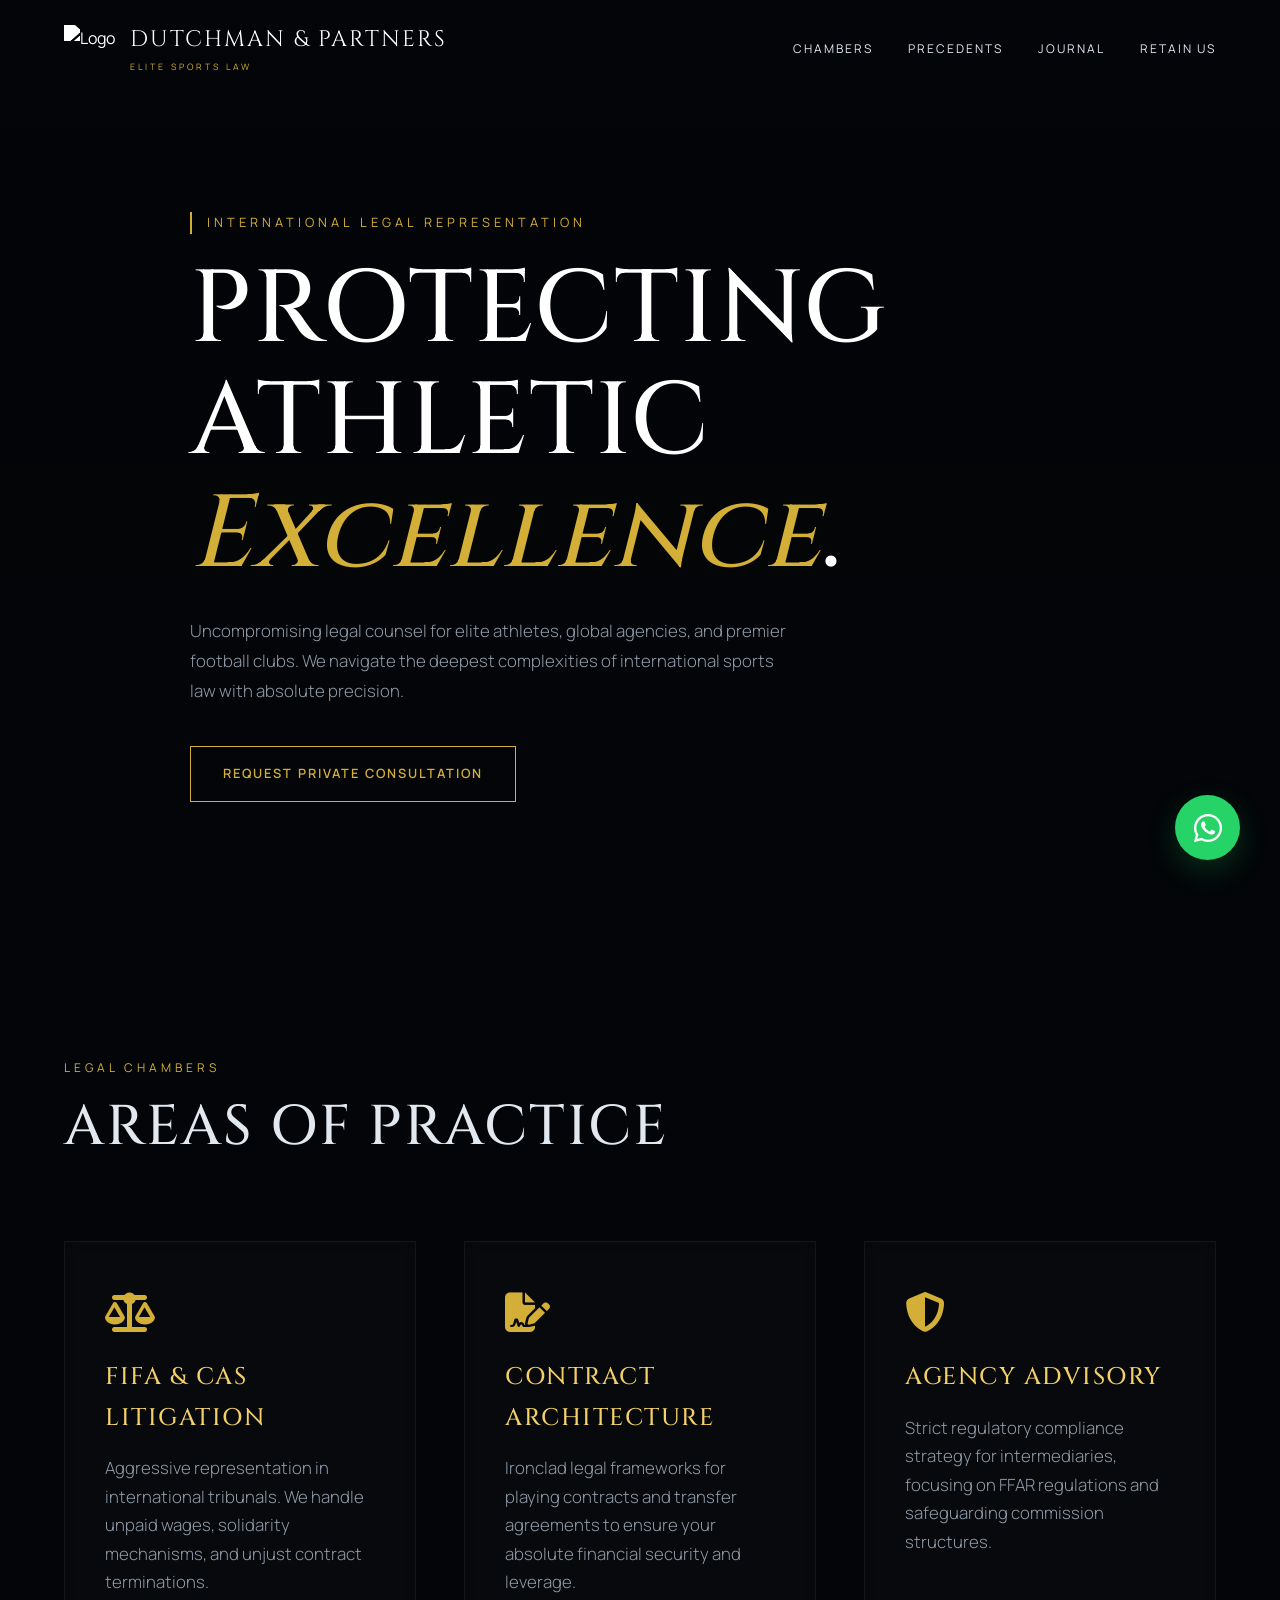
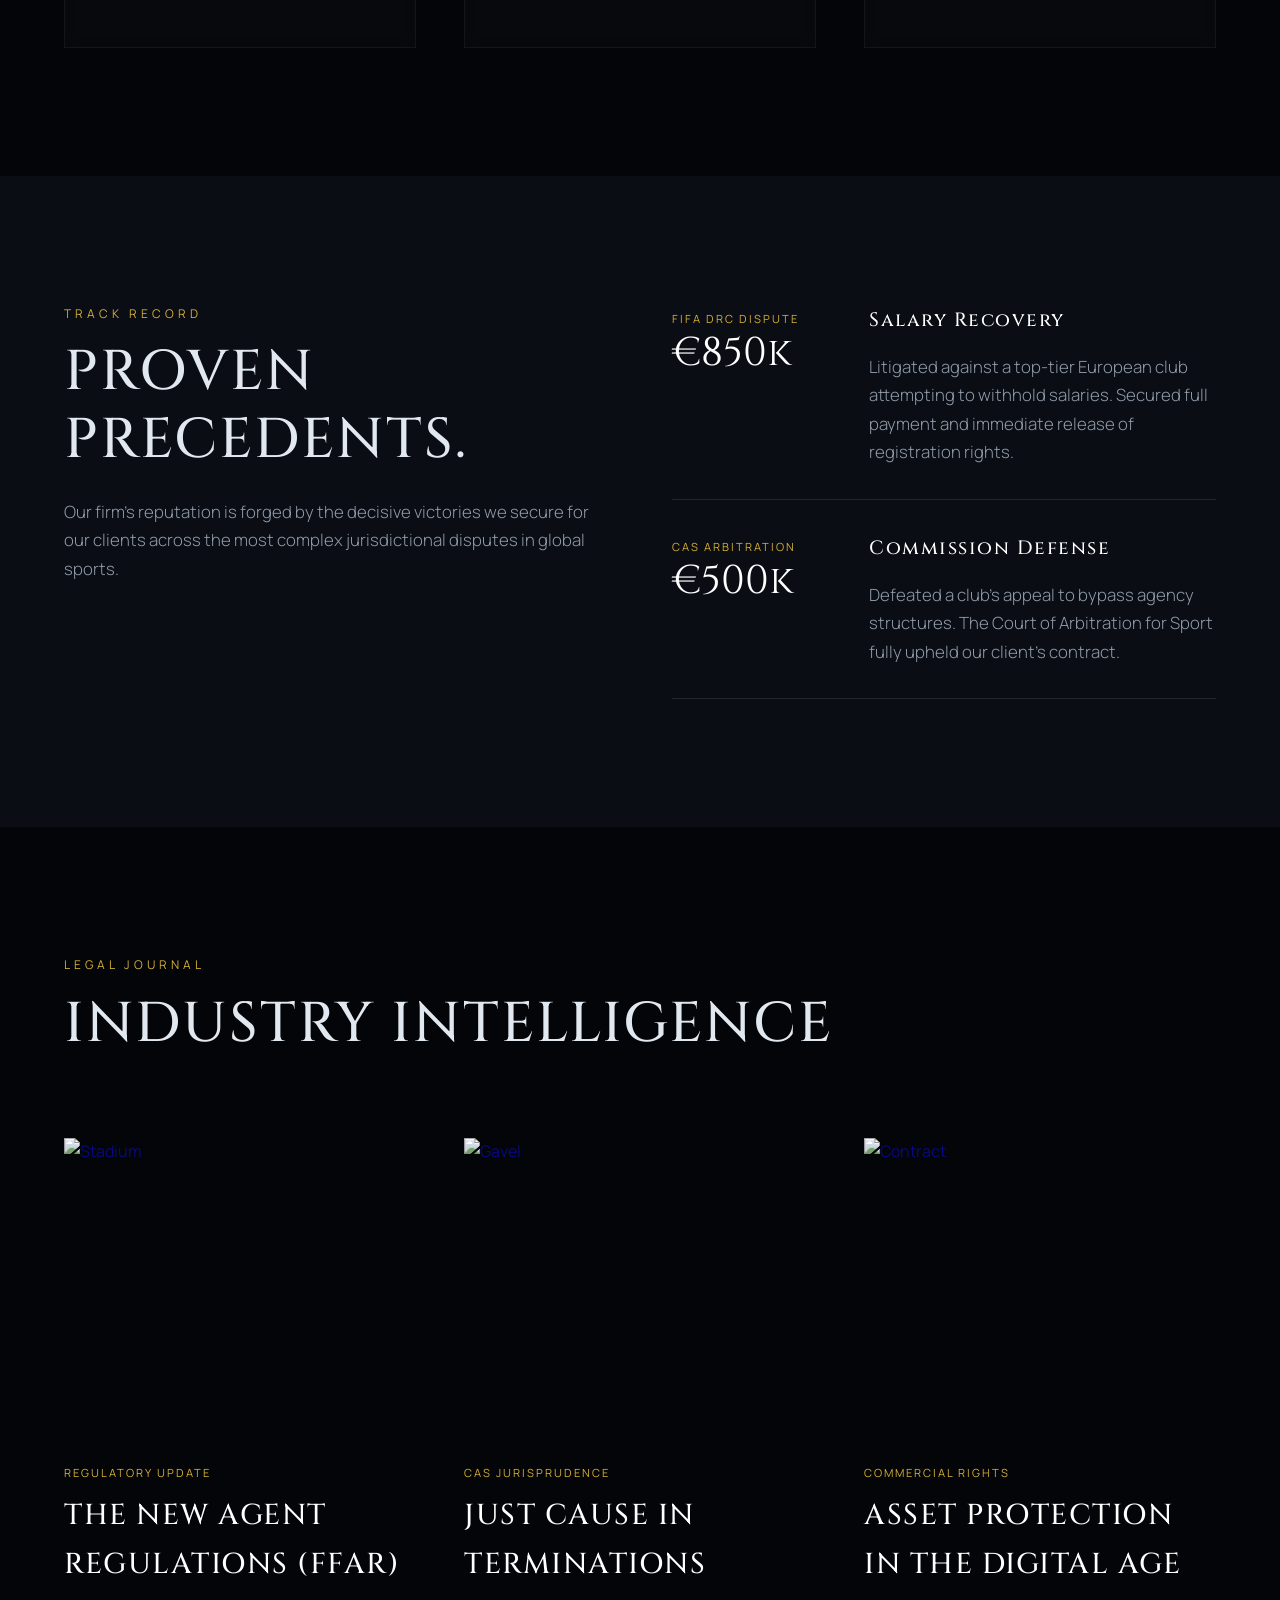
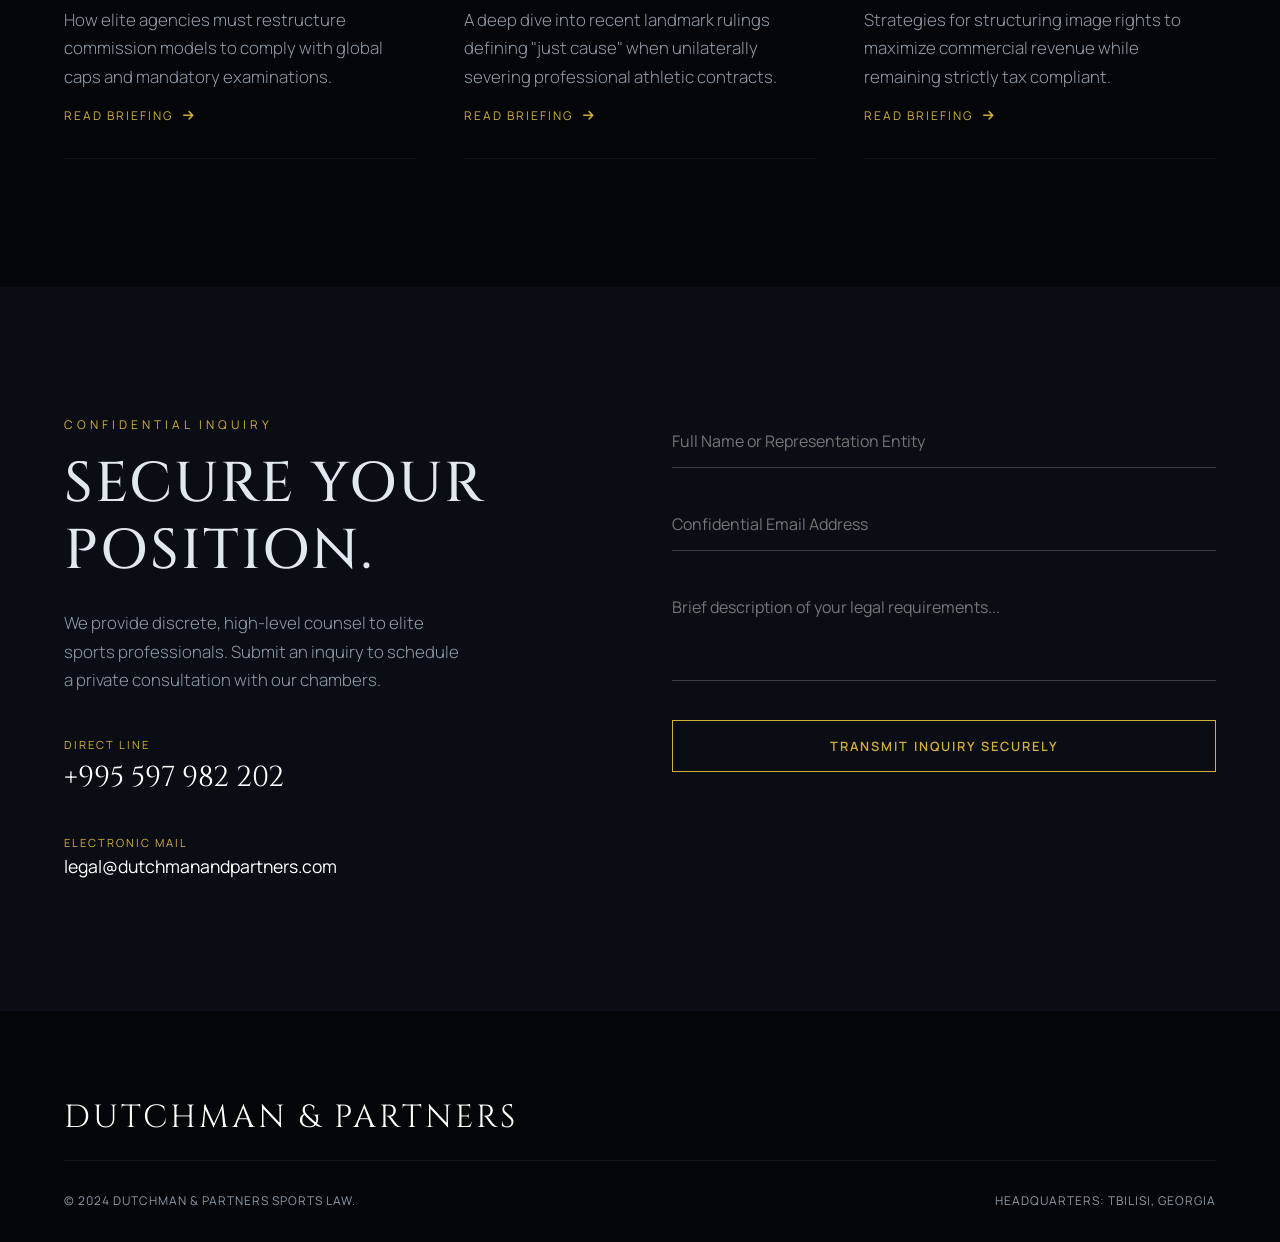
==== commit d65a60d0: "Update print statement from 'Hello' to 'Goodbye'" ====
--- a/index.html
+++ b/index.html
@@ -63,17 +63,16 @@
         .nav-links a:hover { color: var(--gold-primary); }
         .menu-btn { display: none; color: var(--white); font-size: 1.5rem; background: none; border: none; cursor: pointer; z-index: 1001; }
 
-        /* REAL Stadium Background */
+       /* REAL Stadium Background - Fixed and Brightened */
         .hero { 
             min-height: 100vh; 
             display: flex; 
             align-items: center; 
             position: relative; 
-            background-color: var(--bg-deep);
-            background-image: linear-gradient(to right, rgba(3,5,8,0.98) 0%, rgba(3,5,8,0.6) 50%, rgba(3,5,8,0.1) 100%), url('https://images.unsplash.com/photo-1518605368461-1ee71168f8ce?auto=format&fit=crop&q=80&w=2000');
-            background-position: center;
+            /* This is a much lighter, even dark overlay so the stadium pops through beautifully */
+            background: linear-gradient(rgba(3, 5, 8, 0.75), rgba(3, 5, 8, 0.65)), 
+                        url('https://images.unsplash.com/photo-1518605368461-1ee71168f8ce?q=80&w=2500&auto=format&fit=crop') no-repeat center center;
             background-size: cover;
-            background-repeat: no-repeat;
         }
         .hero-content { position: relative; z-index: 2; max-width: 900px; padding-top: 80px; }
         .hero-subtitle { display: inline-block; color: var(--gold-primary); font-size: clamp(0.7rem, 2vw, 0.8rem); letter-spacing: 4px; text-transform: uppercase; margin-bottom: 20px; border-left: 2px solid var(--gold-primary); padding-left: 15px; }
@@ -353,3 +352,4 @@
     </script>
 </body>
 </html>
+
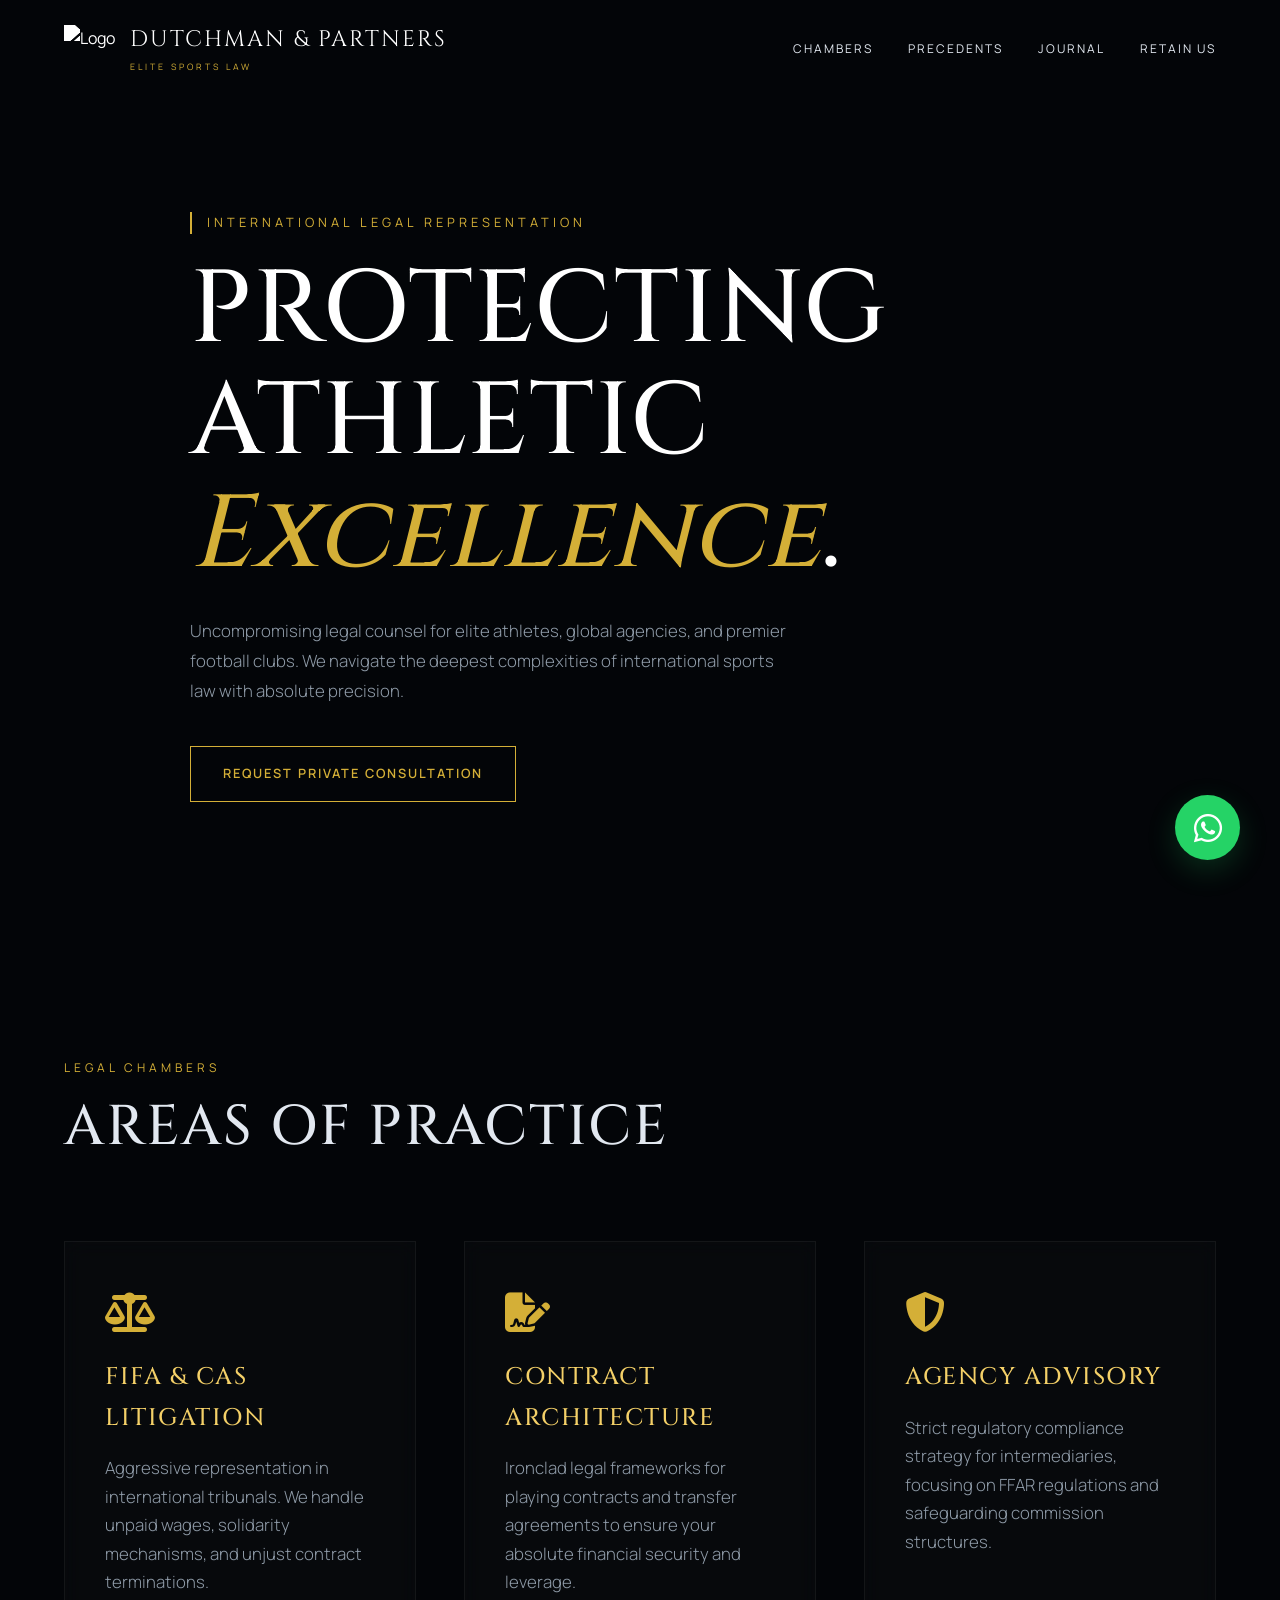
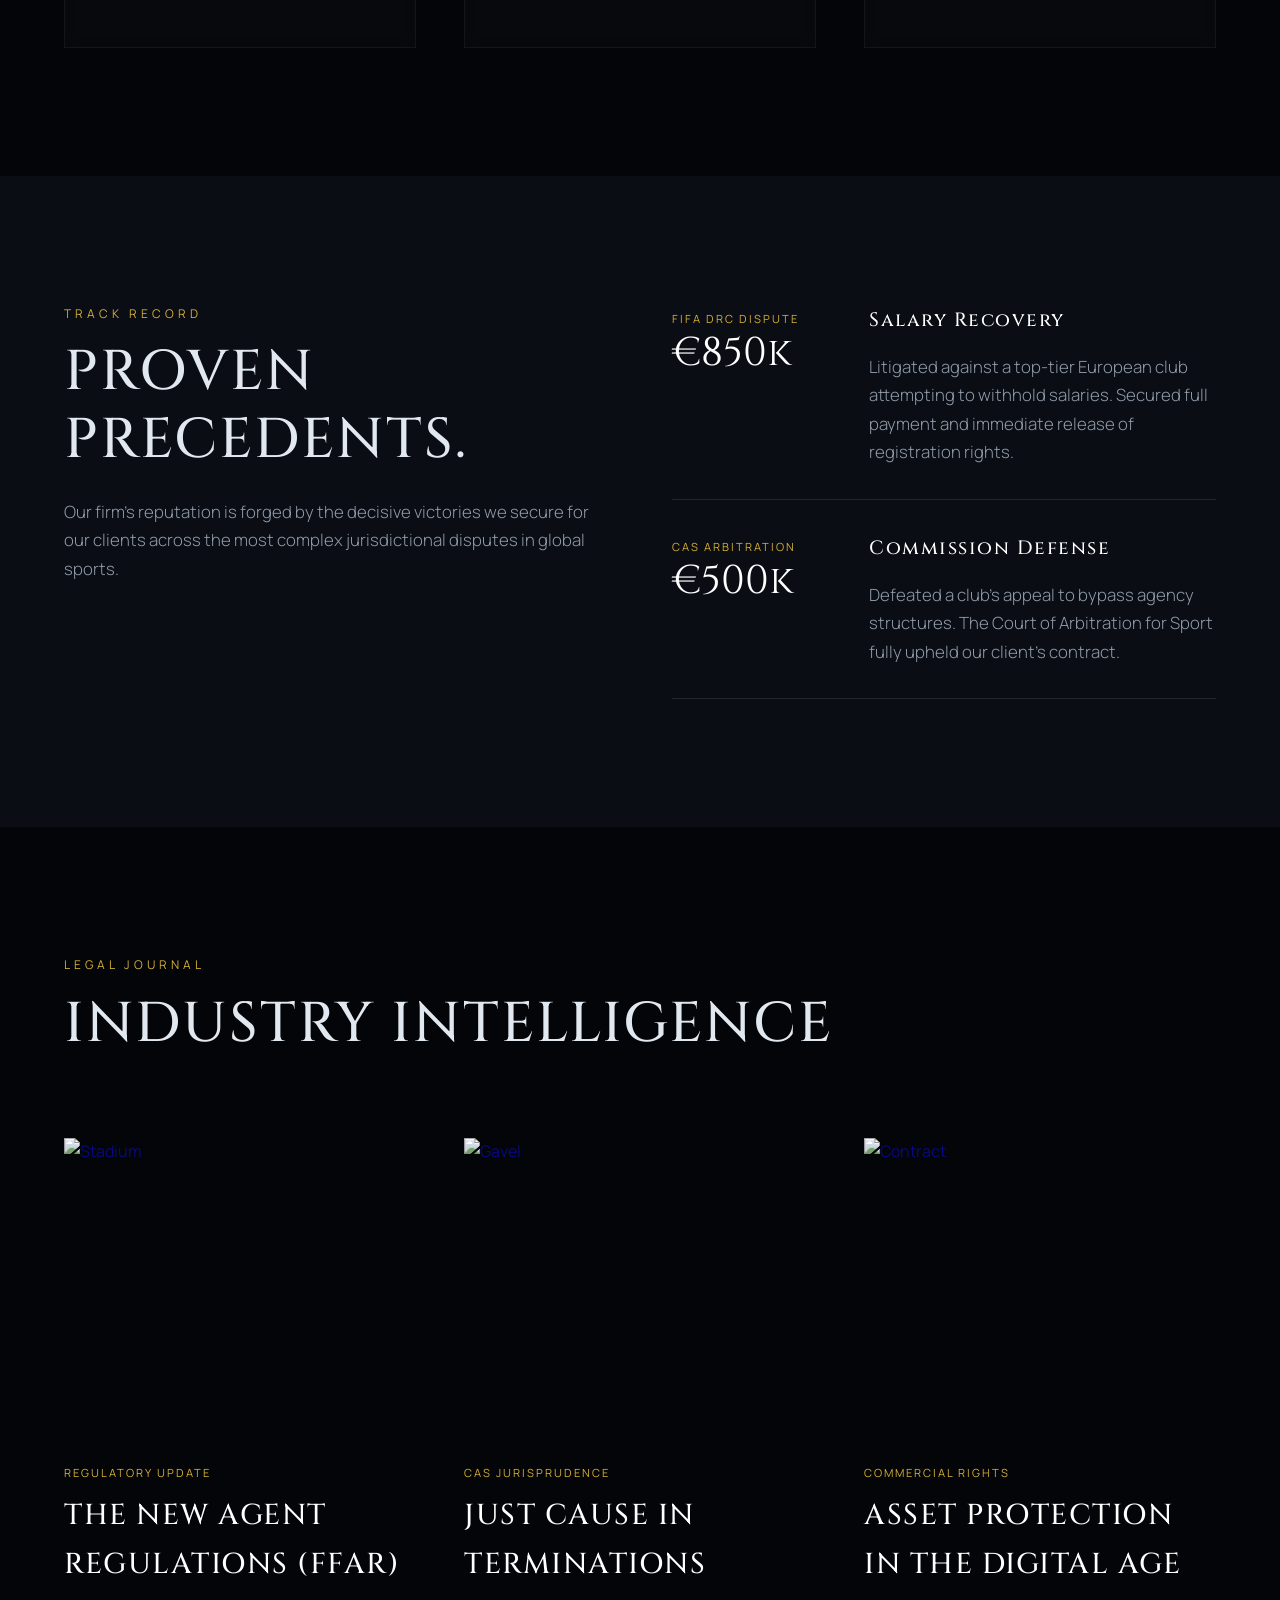
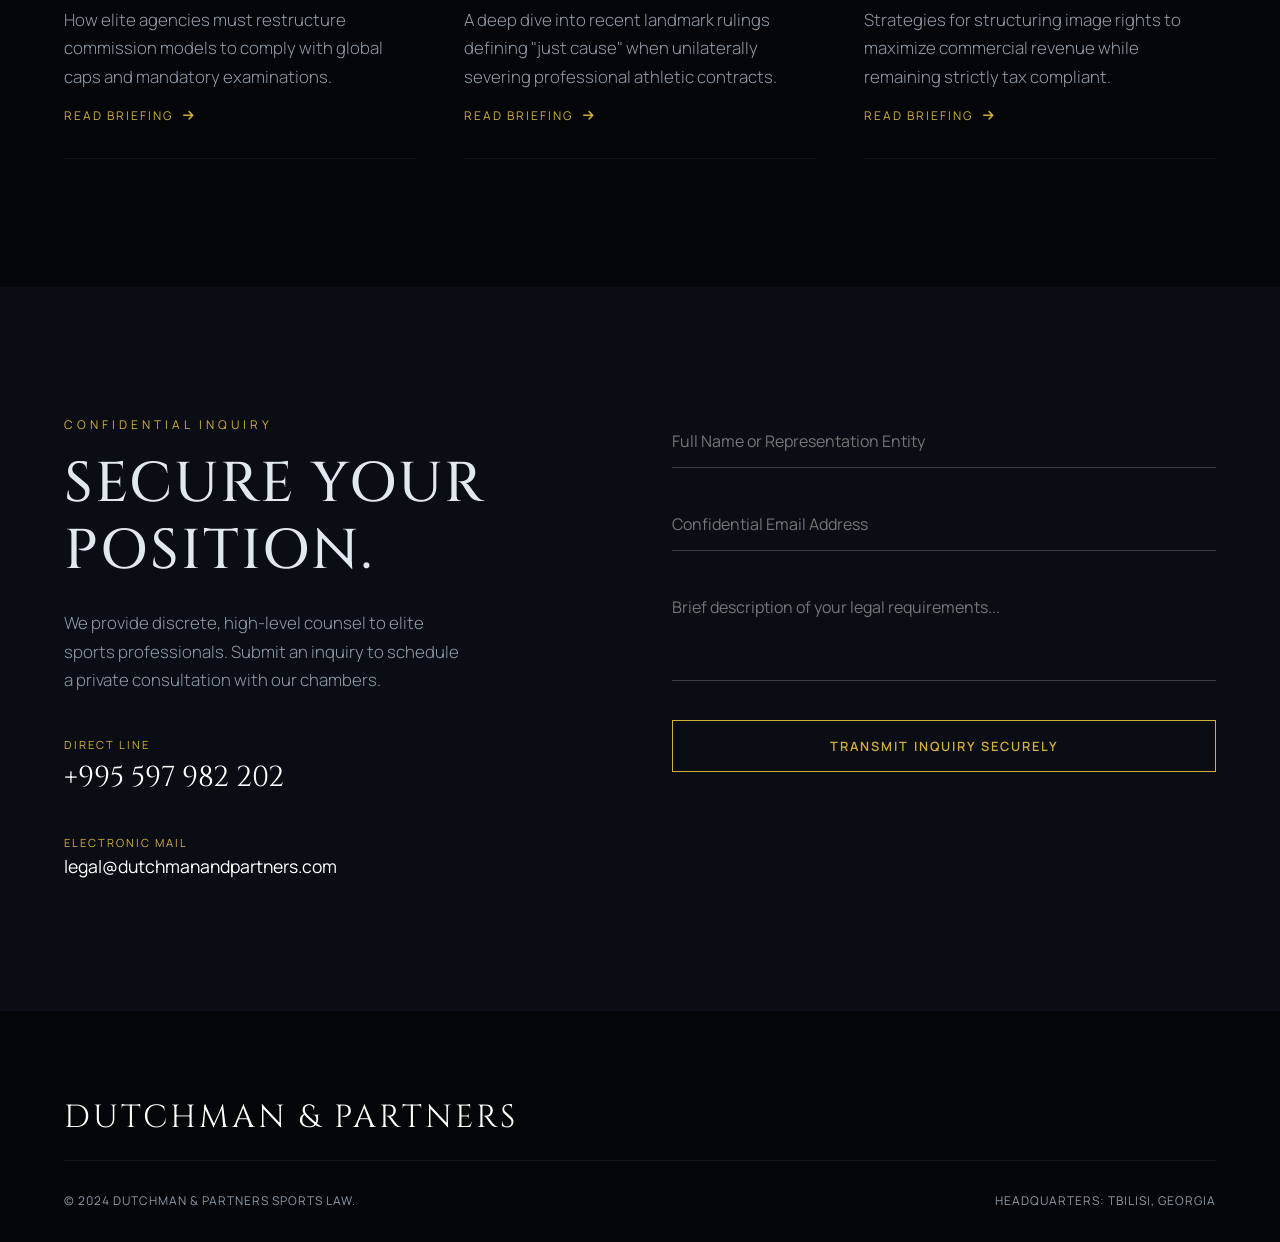
==== commit 3ffeeda6: "Update print statement from 'Hello' to 'Goodbye'" ====
--- a/index.html
+++ b/index.html
@@ -63,16 +63,19 @@
         .nav-links a:hover { color: var(--gold-primary); }
         .menu-btn { display: none; color: var(--white); font-size: 1.5rem; background: none; border: none; cursor: pointer; z-index: 1001; }
 
-       /* REAL Stadium Background - Fixed and Brightened */
+       /* REAL Stadium Background - Bulletproof Version */
         .hero { 
             min-height: 100vh; 
             display: flex; 
             align-items: center; 
             position: relative; 
-            /* This is a much lighter, even dark overlay so the stadium pops through beautifully */
-            background: linear-gradient(rgba(3, 5, 8, 0.75), rgba(3, 5, 8, 0.65)), 
-                        url('https://images.unsplash.com/photo-1518605368461-1ee71168f8ce?q=80&w=2500&auto=format&fit=crop') no-repeat center center;
+            background-color: #030508;
+            background-image: 
+                linear-gradient(to right, rgba(3, 5, 8, 0.95) 0%, rgba(3, 5, 8, 0.5) 60%, rgba(3, 5, 8, 0.1) 100%), 
+                url('https://images.unsplash.com/photo-1518605368461-1ee71168f8ce?auto=format&fit=crop&w=2500&q=80');
+            background-position: center;
             background-size: cover;
+            background-repeat: no-repeat;
         }
         .hero-content { position: relative; z-index: 2; max-width: 900px; padding-top: 80px; }
         .hero-subtitle { display: inline-block; color: var(--gold-primary); font-size: clamp(0.7rem, 2vw, 0.8rem); letter-spacing: 4px; text-transform: uppercase; margin-bottom: 20px; border-left: 2px solid var(--gold-primary); padding-left: 15px; }
@@ -353,3 +356,4 @@
 </body>
 </html>
 
+
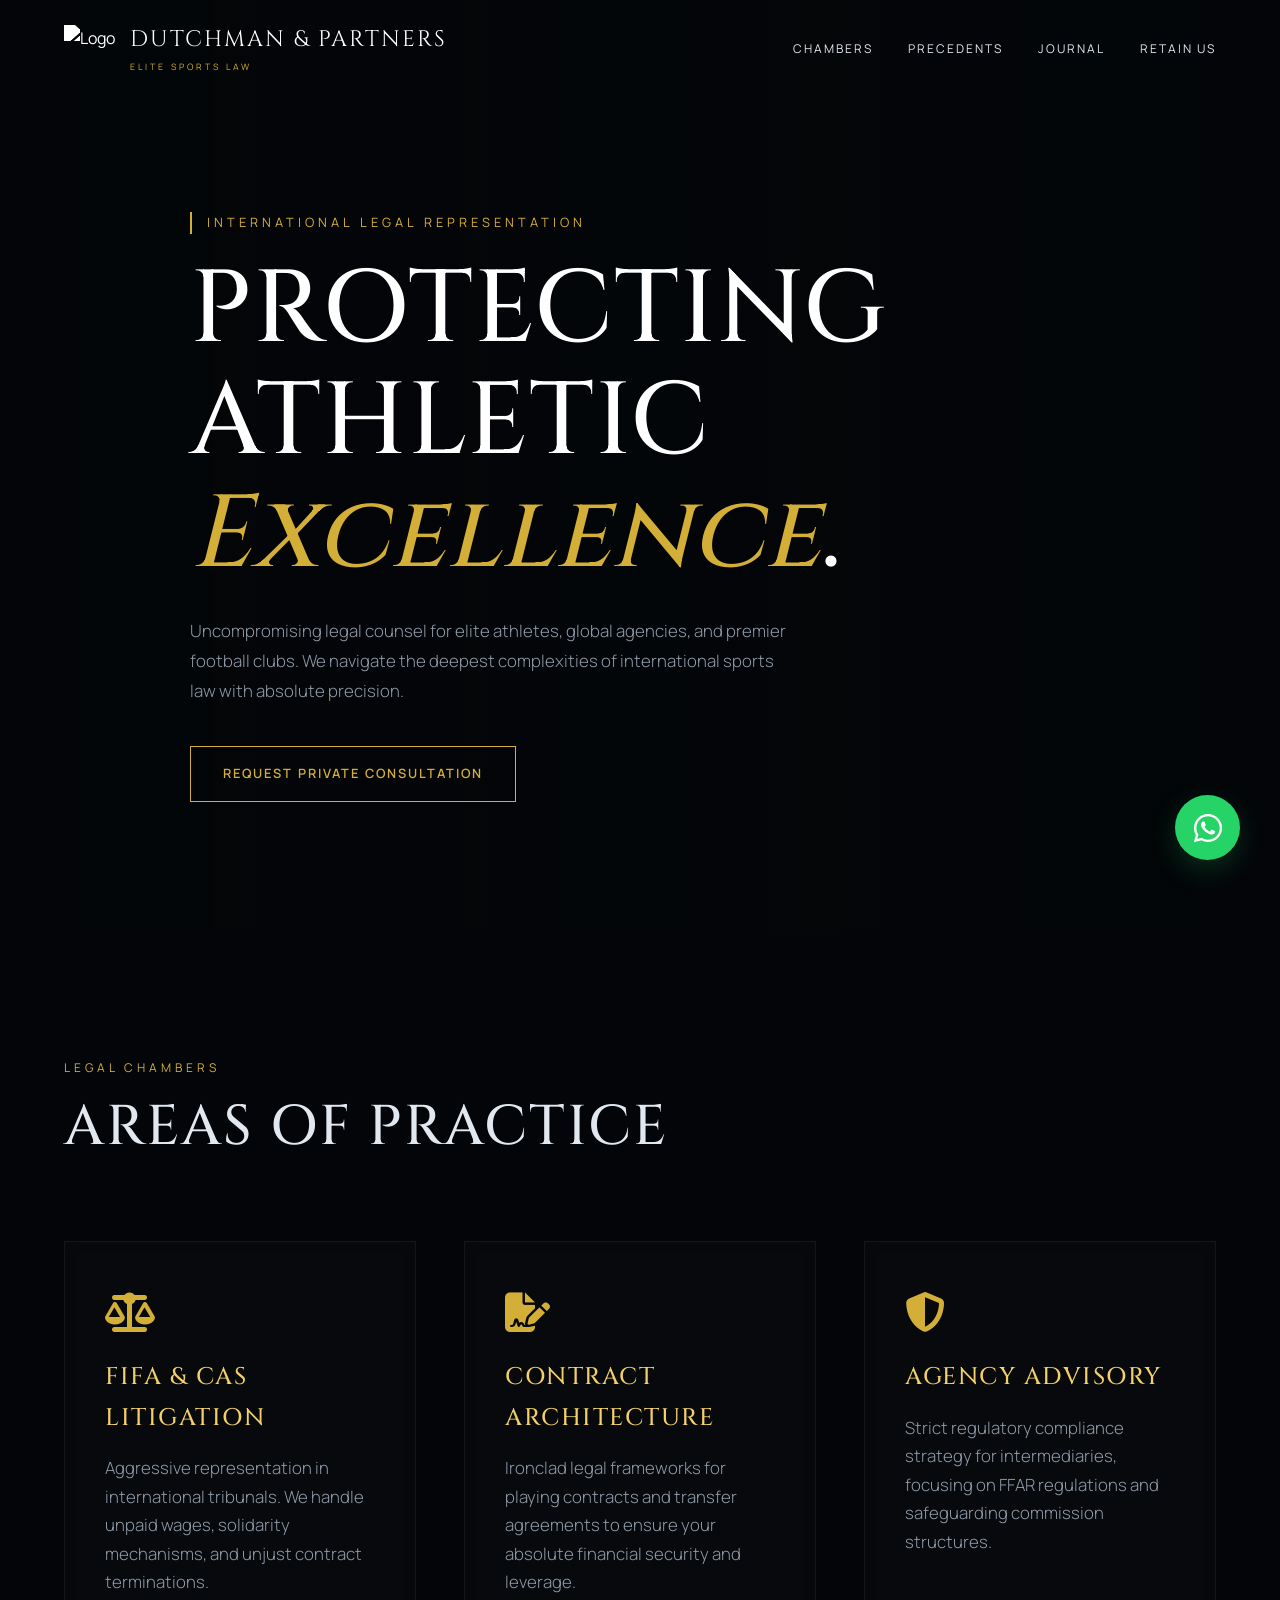
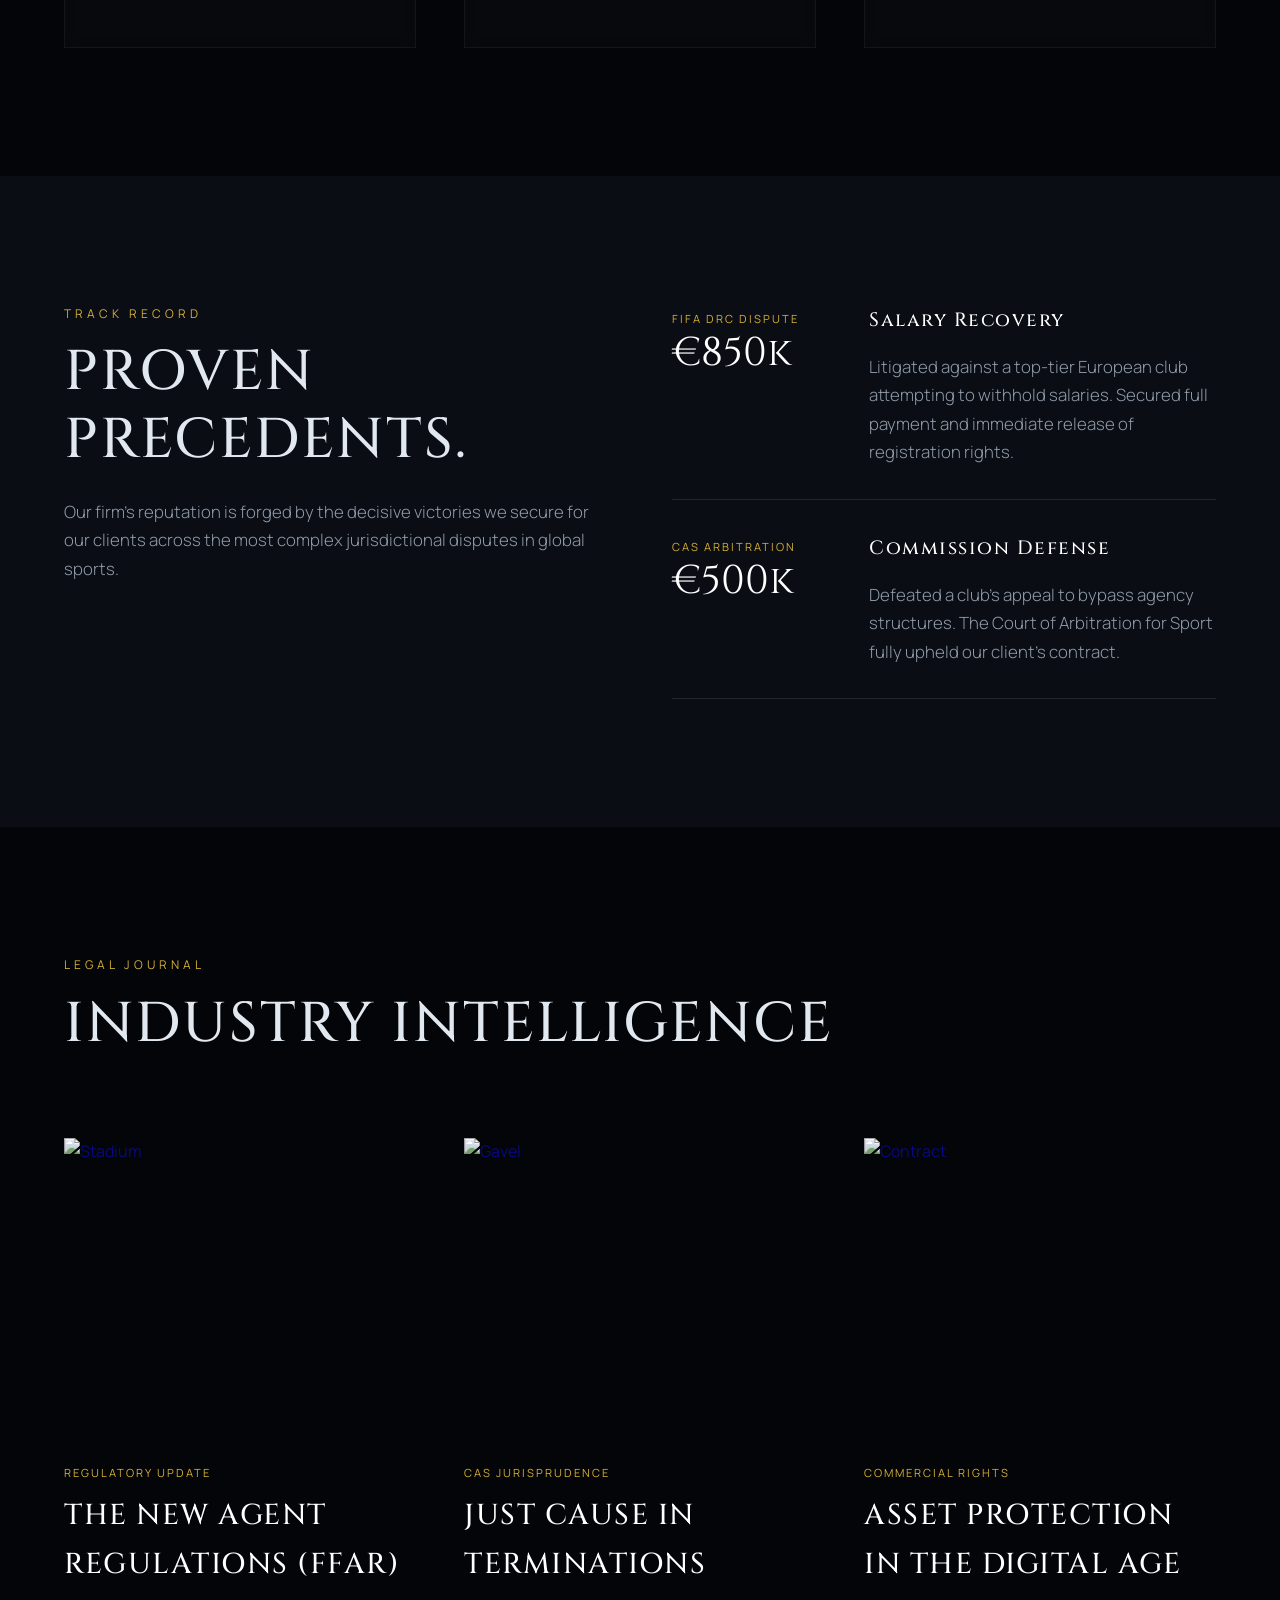
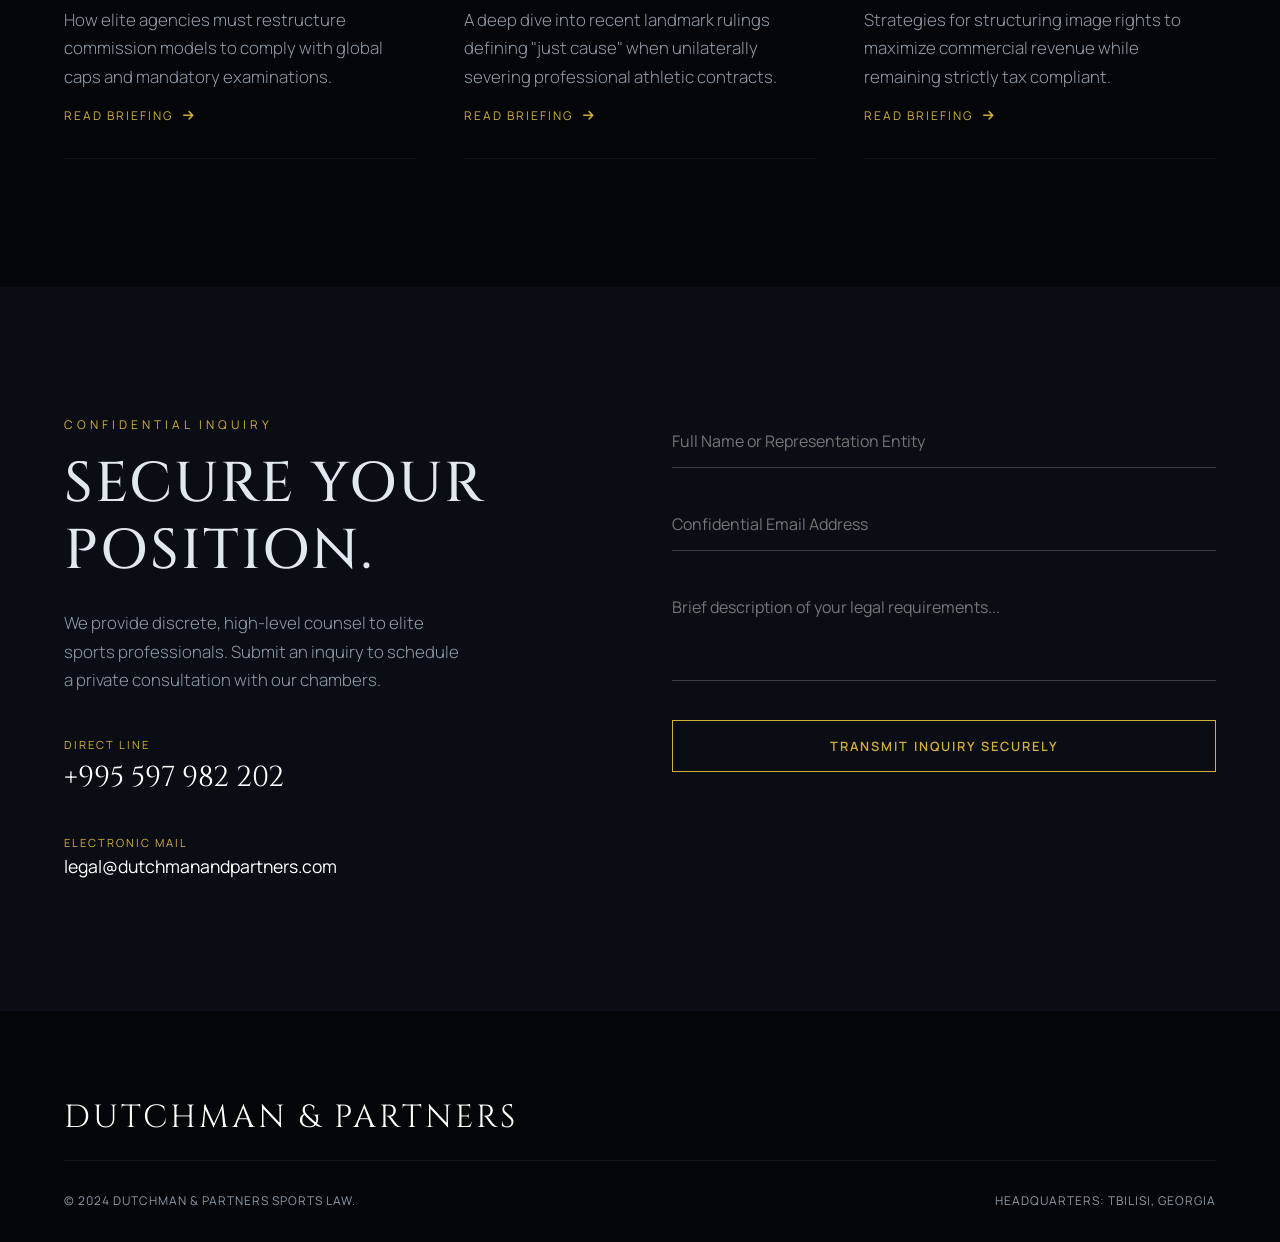
==== commit c222b7a1: "Update index.html" ====
--- a/index.html
+++ b/index.html
@@ -63,19 +63,16 @@
         .nav-links a:hover { color: var(--gold-primary); }
         .menu-btn { display: none; color: var(--white); font-size: 1.5rem; background: none; border: none; cursor: pointer; z-index: 1001; }
 
-       /* REAL Stadium Background - Bulletproof Version */
+      /* REAL Stadium Background - Brighter Image & Unbreakable CSS */
         .hero { 
             min-height: 100vh; 
             display: flex; 
             align-items: center; 
             position: relative; 
-            background-color: #030508;
-            background-image: 
-                linear-gradient(to right, rgba(3, 5, 8, 0.95) 0%, rgba(3, 5, 8, 0.5) 60%, rgba(3, 5, 8, 0.1) 100%), 
-                url('https://images.unsplash.com/photo-1518605368461-1ee71168f8ce?auto=format&fit=crop&w=2500&q=80');
-            background-position: center;
-            background-size: cover;
-            background-repeat: no-repeat;
+            background-color: var(--bg-deep);
+            background: 
+                linear-gradient(to right, rgba(3, 5, 8, 0.95) 0%, rgba(3, 5, 8, 0.6) 50%, rgba(3, 5, 8, 0.1) 100%), 
+                url('https://images.unsplash.com/photo-1508344928928-7165b67de128?auto=format&fit=crop&w=2500&q=80') center/cover no-repeat;
         }
         .hero-content { position: relative; z-index: 2; max-width: 900px; padding-top: 80px; }
         .hero-subtitle { display: inline-block; color: var(--gold-primary); font-size: clamp(0.7rem, 2vw, 0.8rem); letter-spacing: 4px; text-transform: uppercase; margin-bottom: 20px; border-left: 2px solid var(--gold-primary); padding-left: 15px; }
@@ -357,3 +354,4 @@
 </html>
 
 
+
